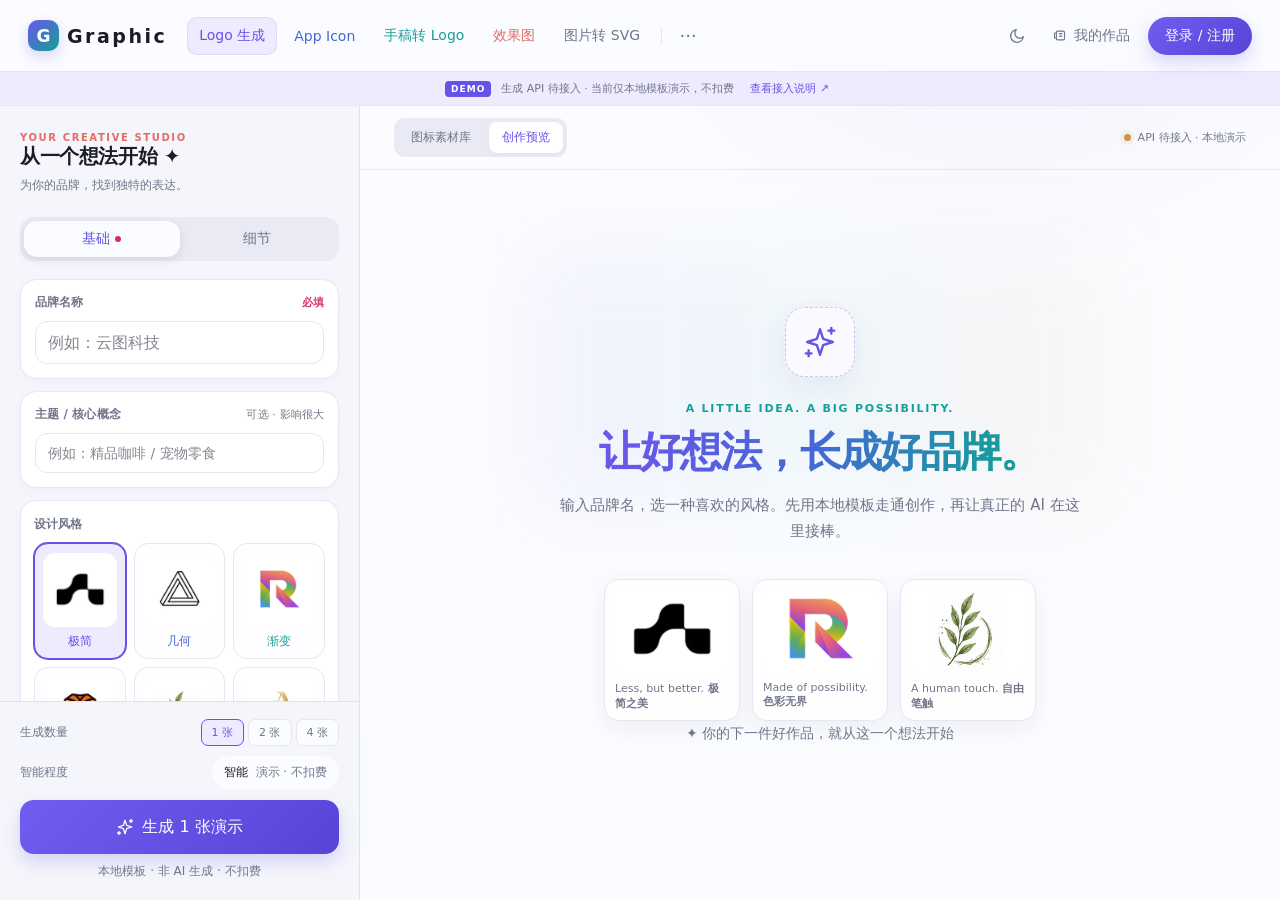
==== public/index.html @ d6e05db7 "refactor: harden API boundaries with evidence-led contracts and offline tests" ====
<!doctype html>
<html lang="zh-CN">
<head><meta charset="utf-8"><meta name="viewport" content="width=device-width, initial-scale=1"><meta name="theme-color" content="#f7f7fd"><title>Graphic — 让品牌灵感，自由生长</title><link rel="icon" href="data:image/svg+xml,%3Csvg xmlns='http://www.w3.org/2000/svg' viewBox='0 0 32 32'%3E%3Crect width='32' height='32' rx='8' fill='%23111111'/%3E%3Ctext x='16' y='23' text-anchor='middle' fill='white' font-size='23' font-family='Arial' font-weight='bold'%3EG%3C/text%3E%3C/svg%3E"><link rel="stylesheet" href="style.css"><link rel="stylesheet" href="catalog.css"><link rel="stylesheet" href="sketch-pad.css"><link rel="stylesheet" href="full-flow.css"></head>
<body>
<header><div class="header-left"><a class="brand" href="./" aria-label="Graphic 首页"><span class="brand-icon">G</span><span>Graphic</span></a><nav aria-label="主要工具"><button class="nav-item active" data-mode="logo">Logo 生成</button><button class="nav-item" data-mode="appicon">App Icon</button><button class="nav-item" data-mode="sketch">手稿转 Logo</button><button class="nav-item" data-mode="mockup">效果图</button><button class="nav-item" data-mode="vectorizer">图片转 SVG</button><span class="divider"></span><button id="more" class="icon-btn" aria-label="更多">···</button></nav></div><div class="header-right"><button id="theme" class="icon-btn" aria-label="切换深浅主题"></button><button id="works" class="works-btn"><span id="works-icon"></span><span>我的作品</span></button><button id="login" class="login-btn">登录 / 注册</button></div></header>
<div class="workspace"><aside><div class="studio-heading"><span class="eyebrow">YOUR CREATIVE STUDIO</span><h2>从一个想法开始<span> ✦</span></h2><p>为你的品牌，找到独特的表达。</p></div><div class="tabs"><button class="tab active" data-tab="basic" aria-pressed="true">基础 <i id="required-dot"></i></button><button class="tab" data-tab="detail" aria-pressed="false">细节</button></div><div class="form-scroll"><section id="basic-panel"><div class="field upload-mode hidden"><div class="label"><span id="upload-title">上传图片</span><small>PNG / JPG / WebP</small></div><button class="upload large" id="mode-upload" aria-label="上传图片"></button><div id="mode-image"></div><p class="hint" id="upload-hint">选择一张图片，开始你的创作。</p></div><div class="field"><label class="label" for="brand"><span>品牌名称</span><small class="required">必填</small></label><input id="brand" placeholder="例如：云图科技" autocomplete="off" maxlength="40"></div><div class="field"><label class="label" for="concept"><span>主题 / 核心概念</span><small>可选 · 影响很大</small></label><input id="concept" placeholder="例如：精品咖啡 / 宠物零食" maxlength="120"></div><div class="field styles-field"><div class="label"><span>设计风格</span></div><div class="style-grid" id="styles"></div><p id="style-description" class="hint style-hint">少即是多：几何形态、负空间、单色，缩到很小也清晰</p></div></section><section id="detail-panel" class="hidden"><div class="field" id="reference-dropzone"><div class="label"><span>参考图</span><small id="ref-count">0 / 5 张</small></div><div class="ref-row"><button id="ref-upload" class="upload" aria-label="上传参考图，也可以直接粘贴（⌘/Ctrl + V）"></button><div id="refs"></div></div><p id="ref-status" class="hint" role="status" aria-live="polite">还没有参考图</p><p class="hint">点击上传、拖入或按 ⌘/Ctrl + V 粘贴。PNG / JPG / WebP，每张小于 8 MB。</p><div id="reference-options" class="hidden"><label class="reference-option"><input id="use-reference-color" type="checkbox" checked>参考第一张图的主色</label><p class="hint">仅影响本地模板配色；手动选择主色时优先使用手动颜色。不会按图片重绘或识别图形。图片仅保留在当前浏览器，不会加入图标素材库。</p></div></div><div class="field"><label class="label" for="subtitle"><span>副标题 / 产品名</span><small>可选</small></label><input id="subtitle" placeholder="例如：CLOUDMAP、明前龙井" maxlength="60"><p class="hint">会排在品牌名旁边作为副标题。留空就只出品牌名。</p></div><div class="field"><div class="label"><span>主色</span><small id="color-label">不指定 · 模板自动配色</small></div><div class="colors" id="colors"><button class="color-none selected" data-color="">不指定</button></div></div><div class="field"><label class="label" for="description"><span>补充描述</span><small>可选</small></label><textarea id="description" placeholder="描述你希望呈现的元素、感觉，或需要避开的内容…" rows="4"></textarea></div><p class="demo-note">这是独立的前端复刻演示。预览由本地模板生成，不连接 AI、账号或支付服务。</p></section></div><div class="generate-panel"><div class="intelligence"><span>智能程度</span><button id="intelligence-button"><b id="intelligence-label">智能</b> <span id="credits">6 积分/张</span></button></div><div id="intelligence-popover" class="popover hidden"><div><span>智能程度 <b id="level-title">智能</b></span><small id="level-credit">6 积分/张</small></div><div class="range-labels"><span>更便宜</span><span>更智能</span></div><input id="level" type="range" min="0" max="2" value="1" aria-label="智能程度"><p class="hint" id="level-description">更强的模型，构图与细节更稳</p></div><button id="generate" class="generate-btn"><span id="generate-icon"></span><span id="generate-label">生成 1 张</span></button><p class="generate-hint">无需登录 · 本地模板预览 · 支持 SVG 下载</p></div></aside>
<main id="canvas"><div class="canvas-topbar"><div class="view-switch" aria-label="工作区视图"><button id="view-library" class="active" aria-pressed="true">图标素材库</button><button id="view-studio" aria-pressed="false">创作预览</button></div><span class="canvas-status"><i></i> 本地创作 · 自由探索</span></div><section id="catalog" aria-labelledby="catalog-title"><div class="catalog-intro"><div><p class="catalog-kicker">A GROWING COLLECTION</p><h1 id="catalog-title">让灵感，分门别类地生长。</h1><p class="catalog-subtitle">每一个类别，每一张图标，都有自己的位置。<br>从现在开始收藏，也为下一次灵感留白。</p></div><div class="catalog-meta"><span id="catalog-total"></span><button id="catalog-help">如何添加分类与图标 ↗</button></div></div><div class="catalog-toolbar"><label class="catalog-search-label" for="catalog-search">搜索图标<input id="catalog-search" type="search" placeholder="搜索名称、分类或标签…" autocomplete="off"></label><p id="catalog-search-status" role="status" aria-live="polite"></p></div><div id="catalog-filters" aria-label="图标分类"></div><p id="catalog-warning" class="catalog-warning hidden" role="alert"></p><div id="catalog-groups"></div><footer class="catalog-footnote">分类与图标自由扩展 · 空位数量可调整 · 图片由你自行添加</footer></section><div id="studio-view" class="hidden"><div class="empty-state" id="empty"><div class="empty-icon" id="empty-icon"></div><div class="hero-kicker">A LITTLE IDEA. A BIG POSSIBILITY.</div><h1 id="empty-title">让好想法，长成好品牌。</h1><p id="empty-description">一个名字，一点灵感，一种喜欢的风格。<br>从这里开始，探索属于你的品牌视觉。</p><div class="hero-samples" aria-label="设计风格灵感"><div class="sample-tile"><img src="assets/style-0.png" alt="极简风格灵感"><span>Less, but better. <b>极简之美</b></span></div><div class="sample-tile"><img src="assets/style-2.png" alt="渐变风格灵感"><span>Made of possibility. <b>色彩无界</b></span></div><div class="sample-tile"><img src="assets/style-4.png" alt="手绘风格灵感"><span>A human touch. <b>自由笔触</b></span></div></div><p class="canvas-note">✦ 你的下一件好作品，就从这一个想法开始</p></div><section id="results" class="hidden"><div class="results-header"><div><h2>我的设计</h2><p>本地模板预览 · 非 AI 生成</p></div><button class="secondary" id="clear">清空作品</button></div><div id="result-grid"></div></section></div></main></div>
<input type="file" id="ref-files" accept="image/png,image/jpeg,image/webp" multiple hidden><input type="file" id="mode-file" accept="image/png,image/jpeg,image/webp" hidden><div id="toast" role="status"></div><dialog id="dialog"><button class="dialog-close" aria-label="关闭">×</button><div id="dialog-content"></div></dialog><script src="api-config.js"></script><script src="api-contract.js"></script><script src="api-adapter.js"></script><script src="sketch-pad.js"></script><script src="app.js"></script><script src="references.js"></script><script src="catalog.js"></script><script src="catalog-ui.js"></script><script src="full-flow.js"></script>
</body></html>
---- public/style.css ----
*{box-sizing:border-box} :root{--bg:#fff;--panel:#f3f3f3;--text:#141416;--muted:#73777e;--border:#e7e7ea;--purple:#5140e8;--selected:#efedff;--input:#fff;--tab:#e5e5e5;--card:#fff;--shadow:0 12px 35px #0002}body.dark{--bg:#131316;--panel:#1b1b1f;--text:#f4f4f5;--muted:#a0a0aa;--border:#303036;--selected:#282143;--input:#202024;--tab:#29292e;--card:#202024}html,body{margin:0;height:100%;font-family:ui-sans-serif,system-ui,-apple-system,"PingFang SC","Hiragino Sans GB","Microsoft YaHei","Helvetica Neue",Arial,sans-serif;font-size:14px;color:var(--text);background:var(--bg)}button,input,textarea{font:inherit}button,a,input,textarea{ -webkit-tap-highlight-color:transparent}button{cursor:pointer;color:inherit;border:0;background:none}a{color:inherit;text-decoration:none}button:focus-visible,a:focus-visible{outline:2px solid var(--purple);outline-offset:3px}svg{width:18px;height:18px;display:block;flex-shrink:0}header{height:56px;display:flex;align-items:center;justify-content:space-between;padding:0 16px;border-bottom:1px solid var(--border);gap:8px;position:relative;z-index:10;background:var(--bg)}.header-left,.header-right,nav,.brand{display:flex;align-items:center}.header-left{gap:20px;min-width:0}.brand{gap:8px;letter-spacing:3px;font-size:20px;font-weight:800;white-space:nowrap}.brand-icon{display:grid;place-items:center;width:28px;height:28px;background:#111214;color:white;border-radius:7px;font-size:17px;letter-spacing:0}nav{gap:2px;white-space:nowrap}.nav-item{padding:10px 12px;color:#656b76;border-radius:9px}.dark .nav-item{color:var(--muted)}.nav-item.active{background:#f3f3f6;color:var(--text)}.dark .nav-item.active{background:var(--tab)}.nav-item:hover,.icon-btn:hover,.works-btn:hover{background:var(--panel)}.divider{height:16px;width:1px;background:var(--border);margin:0 4px}.icon-btn{display:grid;place-items:center;width:34px;height:34px;border-radius:8px;color:var(--muted);font-size:18px}.header-right{gap:10px;white-space:nowrap}.works-btn{display:flex;gap:7px;align-items:center;padding:8px;border-radius:8px;color:#656b76}.works-btn svg{width:15px;height:15px}.login-btn{background:var(--purple);color:#fff;padding:10px 17px;border-radius:24px;box-shadow:0 1px 2px #0001}.workspace{display:flex;height:calc(100dvh - 56px)}aside{width:364px;flex-shrink:0;display:flex;flex-direction:column;background:var(--panel);border-right:1px solid var(--border);position:relative;min-height:0}.tabs{display:flex;margin:16px 16px 0;padding:4px;background:var(--tab);border-radius:12px;flex-shrink:0;height:44px}.tab{flex:1;border-radius:13px;color:var(--muted);display:flex;align-items:center;justify-content:center;gap:5px}.tab.active{background:var(--bg);color:var(--text);box-shadow:0 1px 3px #0001}.tab i{width:6px;height:6px;border-radius:50%;background:#d72a6e}.form-scroll{overflow-y:auto;padding:16px 16px 16px 16px;flex:1;min-height:0;scrollbar-width:thin;scrollbar-color:#8b8b8b transparent}.field{padding:14px;background:var(--card);border:1px solid var(--border);border-radius:13px;margin-bottom:12px}.label{display:flex;justify-content:space-between;align-items:center;gap:5px;font-size:12px;color:#626c78;font-weight:600;margin-bottom:10px}.dark .label{color:var(--muted)}small{font-size:11px;font-weight:400;color:var(--muted)}.label .required{color:#dc3373;font-weight:600}input:not([type=range]):not([type=color]):not([type=file]),textarea{width:100%;outline:none;border:1px solid var(--border);border-radius:12px;background:var(--input);color:var(--text);padding:11px 12px;transition:border-color .15s,box-shadow .15s}#brand{font-size:16px}input::placeholder,textarea::placeholder{color:#83888f}input:focus,textarea:focus{border-color:#8b7df1!important;box-shadow:0 0 0 3px #5140e813}textarea{resize:vertical;line-height:1.6}.styles-field{padding:14px 12px}.style-grid{display:grid;grid-template-columns:repeat(3,1fr);gap:8px}.style-card{min-width:0;padding:9px 8px 8px;border:1px solid var(--border);border-radius:13px;display:flex;flex-direction:column;align-items:center;gap:6px;font-size:12px;color:var(--muted);transition:.15s}.style-card img{width:100%;aspect-ratio:1;border-radius:12px;object-fit:cover;background:white}.style-card.selected{border-color:var(--purple);box-shadow:0 0 0 1px var(--purple);background:var(--selected);color:var(--purple)}.style-card:hover{border-color:#a79bf4;transform:translateY(-1px)}.hint{font-size:11px;line-height:1.7;color:var(--muted);margin:7px 0 0}.style-hint{margin-top:12px}.generate-panel{position:relative;padding:16px;border-top:1px solid var(--border);background:var(--panel);flex-shrink:0}.intelligence{display:flex;justify-content:space-between;align-items:center;margin-bottom:12px;color:var(--muted);font-size:12px;height:32px}.intelligence button{border-radius:22px;background:var(--bg);padding:8px 12px;font-size:12px}.intelligence b{font-weight:500;color:var(--text);margin-right:4px}.generate-btn{width:100%;background:var(--purple);color:#fff;border-radius:12px;height:52px;display:flex;align-items:center;justify-content:center;gap:8px;font-size:16px;box-shadow:0 2px 4px #5140e833}.generate-btn:hover,.login-btn:hover{background:#4632d7}.generate-btn:disabled{opacity:.7;cursor:wait}.generate-hint{font-size:12px;color:var(--muted);text-align:center;margin:9px 0 0}.popover{position:absolute;z-index:20;bottom:144px;left:27px;right:16px;background:var(--bg);padding:16px 14px 26px;border:1px solid var(--border);border-radius:12px;box-shadow:var(--shadow);color:var(--muted);font-size:12px}.popover>div{display:flex;justify-content:space-between}.popover b{color:var(--text)}.range-labels{margin:13px 0 9px}input[type=range]{width:100%;accent-color:var(--purple);cursor:pointer;height:28px;background:var(--panel);box-shadow:none!important}.colors{display:flex;flex-wrap:wrap;gap:8px;align-items:center}.color-none{border:1px solid var(--border);padding:6px 8px;border-radius:7px;font-size:11px}.color-dot{width:25px;height:25px;border-radius:50%;border:3px solid var(--card);box-shadow:0 0 0 1px var(--border)}.colors .selected{outline:2px solid var(--purple);outline-offset:2px}.custom-color{width:26px;height:26px;border-radius:50%;border:1px dashed var(--muted);display:grid;place-items:center;position:relative;cursor:pointer;font-size:19px}.custom-color input{position:absolute;opacity:0;width:100%;height:100%;cursor:pointer}.upload{display:grid;place-items:center;width:52px;height:52px;border:1px dashed var(--border);border-radius:12px;color:var(--muted)}.upload:hover{border-color:var(--purple);color:var(--purple)}.upload.large{width:100%;height:100px}.upload svg{width:20px;height:20px}.ref-row,#refs{display:flex;gap:7px;flex-wrap:wrap}.ref-row img,#mode-image img{width:52px;height:52px;object-fit:cover;border-radius:9px}#mode-image{margin-top:6px}.demo-note{font-size:11px;color:var(--muted);line-height:1.7;padding:0 12px}.hidden{display:none!important}main{flex:1;min-width:0;background:var(--bg);overflow-y:auto;display:flex;flex-direction:column}.empty-state{flex:1;display:flex;flex-direction:column;align-items:center;justify-content:center;text-align:center;padding:32px;color:var(--muted)}.empty-icon{width:80px;height:80px;border:1px dashed var(--border);border-radius:19px;display:grid;place-items:center;margin-bottom:16px}.empty-icon svg{width:34px;height:34px}.empty-state h1{font-size:16px;color:var(--text);font-weight:600;margin:0 0 8px;line-height:24px}.empty-state p{font-size:14px;line-height:24px;max-width:385px;margin:0}.results-header{display:flex;justify-content:space-between;align-items:center;margin-bottom:24px}.results-header h2{margin:0 0 6px;font-size:20px}.results-header p{margin:0;font-size:12px;color:var(--muted)}#results{padding:32px}#result-grid{display:grid;grid-template-columns:repeat(2,minmax(0,1fr));gap:20px}.result-card{border:1px solid var(--border);border-radius:16px;overflow:hidden;background:var(--card)}.result-art{width:100%;aspect-ratio:1;display:block;background:#fff}.result-art svg{width:100%;height:100%}.result-footer{padding:14px;display:flex;justify-content:space-between;align-items:center;gap:8px}.result-footer small{color:var(--muted)}.secondary{padding:8px 12px;border:1px solid var(--border);border-radius:8px;background:var(--bg);font-size:12px}.secondary:hover{border-color:var(--purple);color:var(--purple)}#toast{position:fixed;bottom:24px;left:50%;transform:translate(-50%,20px);opacity:0;pointer-events:none;background:#25232d;color:#fff;border:1px solid #ffffff1a;padding:12px 20px;border-radius:12px;box-shadow:var(--shadow);z-index:100;transition:.2s;max-width:90vw;text-align:center;font-size:13px}#toast.show{opacity:1;transform:translate(-50%,0)}dialog{border:1px solid var(--border);border-radius:20px;padding:32px;width:min(420px,90vw);background:var(--bg);color:var(--text);box-shadow:var(--shadow)}dialog::backdrop{background:#12101c66;backdrop-filter:blur(4px)}.dialog-close{position:absolute;right:12px;top:8px;color:var(--muted);font-size:26px}dialog h2{font-size:22px;margin:4px 0 16px}dialog p{color:var(--muted);line-height:1.8;font-size:14px}dialog .login-btn{width:100%;margin-top:10px}.preview-dialog{width:min(650px,92vw)}.preview-dialog svg{width:100%;height:auto}.download-link{display:block;text-align:center;margin-top:16px}.bad-input{border-color:#dc3373!important;box-shadow:0 0 0 3px #dc337314!important}@media(min-width:1500px){.form-scroll{padding-right:16px}}@media(max-width:1100px){.header-left{gap:12px}.nav-item{padding:10px 8px}nav .divider,nav #more{display:none}.brand{font-size:18px;letter-spacing:2px}.header-right{gap:4px}.works-btn{padding:7px 4px}header{padding:0 12px}}@media(max-width:900px){.works-btn span:last-child{display:none}.nav-item{font-size:12px;padding:10px 7px}.brand{font-size:16px;letter-spacing:1px}.header-left{gap:8px}.login-btn{padding:9px 12px;font-size:12px}}@media(max-width:767px){html,body{height:auto;min-height:100%}header{height:104px;align-items:flex-start;padding-top:12px}.header-left{display:block}.brand{font-size:19px;letter-spacing:3px}.header-right{position:absolute;right:12px;top:10px}.header-left nav{position:absolute;left:8px;right:8px;top:57px;overflow-x:auto;gap:3px;padding-bottom:6px}.nav-item{font-size:13px;padding:8px 12px}.workspace{height:auto;flex-direction:column}aside{width:100%;border-right:0;border-bottom:1px solid var(--border)}.form-scroll{overflow:visible;padding:16px;max-height:none}.style-grid{grid-template-columns:repeat(5,1fr);gap:8px}.style-card{padding:6px;font-size:11px;gap:5px}.tabs{margin:16px 16px 0}.generate-panel{padding:12px 16px 16px}.generate-hint{font-size:11px}.popover{bottom:138px;left:auto;width:300px}.empty-state{min-height:440px;padding:45px 28px}.empty-state p{max-width:385px}.empty-icon{width:70px;height:70px}.empty-state h1{font-size:16px}#results{padding:22px 16px}#result-grid{gap:12px}.result-footer{padding:10px}.result-footer small{font-size:10px}.result-footer .secondary{font-size:11px;padding:7px}.styles-field{margin-bottom:0}.field{padding:14px}.style-hint{font-size:11px}}@media(prefers-reduced-motion:reduce){*{transition:none!important;animation:none!important}}

/* ─────────────────────────────────────────────────────────────
   Yeelogo Studio refresh · light creative workspace
   The rules below intentionally layer over the original functional styles.
   ───────────────────────────────────────────────────────────── */
:root {
  --bg: #fbfcff;
  --panel: #f4f5fb;
  --text: #1b1b2b;
  --muted: #70758a;
  --border: #e6e7f0;
  --purple: #6553e8;
  --selected: #eeebff;
  --input: #ffffff;
  --tab: #e9eaf4;
  --card: #ffffff;
  --shadow: 0 18px 42px rgba(39, 37, 80, .10);
  --violet: #6b57e9;
  --indigo: #4666d8;
  --teal: #159f98;
  --coral: #e56b65;
  --header-height: 72px;
  --aside-width: 360px;
}
body.dark {
  --bg: #11121b;
  --panel: #181a27;
  --text: #f5f4ff;
  --muted: #a8a9bd;
  --border: #2d3042;
  --purple: #9486ff;
  --selected: #2b2850;
  --input: #1d1f2d;
  --tab: #252839;
  --card: #1d1f2d;
  --shadow: 0 20px 50px rgba(0, 0, 0, .32);
}
html, body { background: var(--bg); color: var(--text); }
body {
  background-image: radial-gradient(circle at 78% -18%, rgba(112, 91, 238, .09), transparent 31rem),
    radial-gradient(circle at 4% 88%, rgba(25, 166, 157, .06), transparent 27rem);
}
body.dark { background-image: radial-gradient(circle at 80% -18%, rgba(112, 91, 238, .16), transparent 31rem); }
header {
  height: var(--header-height);
  padding: 0 28px;
  border-bottom-color: rgba(126, 127, 157, .18);
  background: color-mix(in srgb, var(--bg) 88%, transparent);
  backdrop-filter: blur(18px);
}
.brand { color: var(--text); font-size: 19px; letter-spacing: 2.5px; }
.brand-icon { width: 31px; height: 31px; border-radius: 10px; background: linear-gradient(135deg, var(--violet), var(--teal)); box-shadow: 0 5px 14px rgba(101, 83, 232, .24); }
nav { gap: 5px; }
.nav-item { color: var(--muted); border-radius: 10px; transition: background .18s, color .18s, transform .18s; }
.nav-item:nth-child(1) { color: var(--violet); }
.nav-item:nth-child(2) { color: var(--indigo); }
.nav-item:nth-child(3) { color: var(--teal); }
.nav-item:nth-child(4) { color: var(--coral); }
.nav-item.active, .dark .nav-item.active { background: var(--selected); color: var(--purple); box-shadow: inset 0 0 0 1px color-mix(in srgb, var(--purple) 13%, transparent); }
.nav-item:hover { transform: translateY(-1px); background: color-mix(in srgb, var(--selected) 65%, transparent); }
.works-btn { color: var(--muted); }
.login-btn, .generate-btn { background: linear-gradient(135deg, #715df0, #5644d8); box-shadow: 0 8px 18px rgba(101, 83, 232, .22); }
.login-btn:hover, .generate-btn:hover { background: linear-gradient(135deg, #806ef4, #5d49e0); }
.workspace { height: calc(100dvh - var(--header-height)); }
aside { width: var(--aside-width); background: color-mix(in srgb, var(--panel) 94%, #ffffff 6%); border-right-color: rgba(126, 127, 157, .18); }
.tabs { margin: 20px 20px 0; background: var(--tab); border-radius: 14px; }
.tab { color: var(--muted); }
.tab.active { color: var(--purple); box-shadow: 0 3px 10px rgba(30, 29, 62, .10); }
.form-scroll { padding: 18px 20px 20px; }
.field { border-color: var(--border); border-radius: 16px; box-shadow: 0 3px 12px rgba(38, 39, 74, .025); }
.label { color: var(--muted); letter-spacing: .01em; }
.styles-field { padding: 15px 13px; }
.style-card { border-color: var(--border); border-radius: 14px; background: color-mix(in srgb, var(--card) 92%, var(--selected) 8%); }
.style-card:nth-child(1) { color: var(--violet); }
.style-card:nth-child(2) { color: var(--indigo); }
.style-card:nth-child(3) { color: var(--teal); }
.style-card:nth-child(4) { color: var(--coral); }
.style-card:nth-child(5) { color: #c1842f; }
.style-card:nth-child(6) { color: #b455a7; }
.style-card.selected { border-color: var(--purple); color: var(--purple); background: var(--selected); }
.style-card:hover { border-color: color-mix(in srgb, currentColor 50%, var(--border)); box-shadow: 0 7px 17px rgba(51, 48, 102, .08); }
.generate-panel { padding: 17px 20px 20px; background: color-mix(in srgb, var(--panel) 95%, #fff 5%); border-top-color: rgba(126, 127, 157, .18); }
.generate-btn { border-radius: 14px; height: 54px; }
main { background: transparent; }
.canvas-topbar {
  height: 64px; flex: 0 0 64px; display: flex; align-items: center; justify-content: space-between;
  gap: 16px; padding: 0 34px; border-bottom: 1px solid rgba(126, 127, 157, .15); color: var(--muted);
}
.canvas-breadcrumb { display: flex; align-items: center; gap: 8px; font-size: 12px; }
.canvas-breadcrumb strong { color: var(--text); font-weight: 650; }
.canvas-status { display: inline-flex; align-items: center; gap: 7px; font-size: 12px; }
.canvas-status::before { content: ""; width: 7px; height: 7px; border-radius: 50%; background: var(--teal); box-shadow: 0 0 0 4px rgba(21, 159, 152, .12); }
.empty-state {
  width: 100%; min-height: 0; flex: 1; justify-content: center; padding: 52px clamp(24px, 7vw, 100px) 70px;
  position: relative; overflow: hidden;
}
.empty-state::before { content: ""; position: absolute; width: 580px; height: 260px; left: 50%; top: 11%; transform: translateX(-50%); background: linear-gradient(90deg, rgba(107,87,233,.06), rgba(21,159,152,.05), rgba(229,107,101,.05)); filter: blur(45px); pointer-events: none; }
.empty-icon { position: relative; z-index: 1; width: 70px; height: 70px; border-radius: 20px; margin-bottom: 25px; border-color: color-mix(in srgb, var(--purple) 22%, var(--border)); background: color-mix(in srgb, var(--card) 72%, var(--selected) 28%); box-shadow: 0 10px 30px rgba(71, 58, 150, .08); }
.empty-icon svg { color: var(--purple); }
.hero-kicker { position: relative; z-index: 1; color: var(--teal); font-size: 11px; font-weight: 750; letter-spacing: .16em; text-transform: uppercase; margin: 0 0 13px; }
.empty-state h1#empty-title { position: relative; z-index: 1; max-width: 680px; margin: 0; font-size: clamp(32px, 3.4vw, 42px); line-height: 1.13; letter-spacing: -.045em; font-weight: 800; color: transparent; background: linear-gradient(105deg, var(--violet) 4%, var(--indigo) 47%, var(--teal) 92%); -webkit-background-clip: text; background-clip: text; }
.empty-state p#empty-description { position: relative; z-index: 1; max-width: 520px; margin: 17px auto 0; color: var(--muted); font-size: 15px; line-height: 1.75; }
.hero-samples { position: relative; z-index: 1; display: grid; grid-template-columns: repeat(3, minmax(100px, 136px)); gap: 12px; margin: 34px auto 0; }
.sample-tile { display: flex; flex-direction: column; gap: 8px; padding: 7px 7px 9px; border: 1px solid var(--border); border-radius: 15px; background: color-mix(in srgb, var(--card) 85%, transparent); box-shadow: 0 8px 22px rgba(40, 40, 82, .06); color: var(--muted); font-size: 11px; text-align: left; }
.sample-tile img { width: 100%; aspect-ratio: 1.38; object-fit: cover; border-radius: 10px; }
.sample-tile span { padding: 0 3px; }
.sample-tile:hover { border-color: var(--purple); transform: translateY(-2px); transition: transform .18s, border-color .18s; }
.canvas-note { position: relative; z-index: 1; margin: 32px 0 0; color: var(--muted); font-size: 11px; }
#results { padding: 34px; }
.result-card { border-radius: 18px; box-shadow: 0 7px 22px rgba(38, 39, 74, .055); }
@media (max-width: 900px) and (min-width: 768px) { header { padding: 0 18px; } .canvas-topbar { padding: 0 24px; } }
@media (max-width: 767px) {
  :root { --header-height: 104px; }
  header { height: var(--header-height); padding: 12px 16px 0; }
  .workspace { height: auto; min-height: calc(100dvh - var(--header-height)); }
  aside { width: 100%; }
  .tabs { margin: 16px 16px 0; }
  .form-scroll { padding: 16px; }
  .generate-panel { padding: 12px 16px 16px; }
  .canvas-topbar { height: 54px; flex-basis: 54px; padding: 0 18px; }
  .canvas-status { font-size: 11px; }
  .empty-state { min-height: 580px; padding: 54px 20px 70px; }
  .empty-state::before { width: 360px; top: 7%; }
  .empty-state h1#empty-title { font-size: clamp(30px, 9vw, 36px); }
  .empty-state p#empty-description { font-size: 14px; margin-top: 14px; }
  .hero-samples { width: min(100%, 360px); grid-template-columns: repeat(3, 1fr); gap: 8px; margin-top: 27px; }
  .sample-tile { padding: 5px 5px 8px; border-radius: 12px; font-size: 10px; }
  .canvas-note { margin-top: 25px; }
}
@media (prefers-reduced-motion: reduce) { .style-card:hover, .sample-tile:hover, .nav-item:hover { transform: none; } }

/* Sidebar intro block supplied by the application shell */
.studio-heading { padding: 22px 20px 2px; }
.studio-heading .eyebrow { margin: 0 0 7px; color: var(--coral); font-size: 10px; font-weight: 800; letter-spacing: .16em; text-transform: uppercase; }
.studio-heading h2 { margin: 0; color: var(--text); font-size: 20px; line-height: 1.25; letter-spacing: -.02em; }
.studio-heading p { margin: 7px 0 0; color: var(--muted); font-size: 12px; line-height: 1.6; }
@media (max-width: 767px) { .studio-heading { padding: 18px 16px 0; } }

/* 参考图上传、移除与拖放 */
#reference-dropzone.drag-over{outline:2px dashed var(--purple);background:var(--selected)}
.ref-row{align-items:flex-start;flex-wrap:wrap}#refs{display:flex;flex-wrap:wrap;gap:8px;min-width:0}
.reference-item{position:relative;width:58px;height:58px}.reference-preview{padding:0;width:58px;height:58px;overflow:hidden;border-radius:9px;border:1px solid var(--border)}#refs .reference-preview img{width:100%;height:100%;object-fit:cover}
.reference-remove{position:absolute;top:-6px;right:-6px;display:grid;place-items:center;width:24px;height:24px;border-radius:50%;background:var(--text);color:var(--bg);font-size:17px;border:2px solid var(--card);line-height:1}
.reference-option{display:flex;align-items:center;gap:6px;font-size:12px;margin-top:12px;line-height:1.6}.reference-option input{accent-color:var(--purple)}
.reference-large{display:block;max-width:100%;max-height:60vh;margin:auto;object-fit:contain}.upload:disabled{opacity:.45;cursor:not-allowed}
---- public/catalog.css ----
/* 分类与图标数量由 catalog.js 决定，布局自动换行。 */
.view-switch { display:flex; gap:5px; padding:4px; background:var(--tab); border-radius:11px; }
.view-switch button { padding:7px 13px; font-size:12px; border-radius:8px; color:var(--muted); }
.view-switch button.active { background:var(--card); color:var(--purple); box-shadow:0 2px 5px #21213d0a; }
#studio-view { flex:1; min-height:0; display:flex; flex-direction:column; }
#catalog { padding:38px 34px 26px; }
.catalog-intro { display:flex; justify-content:space-between; align-items:flex-end; gap:20px; margin-bottom:25px; }
.catalog-kicker { color:var(--teal); font-size:10px; font-weight:750; letter-spacing:.18em; margin:0 0 12px; }
#catalog-title { margin:0; font-size:clamp(25px,2.7vw,37px); line-height:1.25; letter-spacing:-.04em; background:linear-gradient(105deg,var(--violet),var(--indigo) 55%,var(--teal)); color:transparent; background-clip:text; -webkit-background-clip:text; }
.catalog-subtitle { margin:14px 0 0; font-size:13px; line-height:1.9; color:var(--muted); }
.catalog-meta { display:flex; flex-direction:column; align-items:flex-end; gap:12px; flex-shrink:0; font-size:11px; color:var(--muted); }
.catalog-meta button { padding:9px 12px; border:1px solid var(--border); border-radius:9px; color:var(--purple); background:var(--card); font-size:11px; }
.catalog-toolbar { display:flex; align-items:center; justify-content:space-between; gap:18px; }
.catalog-search-label { display:flex; flex-direction:column; gap:7px; width:min(100%,340px); font-size:11px; color:var(--muted); }
#catalog-search { padding:11px 14px; font-size:12px; }
#catalog-search-status { color:var(--muted); font-size:11px; line-height:1.6; }
#catalog-filters { display:flex; flex-wrap:wrap; gap:8px; margin:18px 0 26px; }
.category-chip { display:flex; gap:9px; align-items:center; padding:8px 12px; border:1px solid var(--border); border-radius:9px; background:var(--card); font-size:12px; }
.category-chip small { padding:1px 5px; border-radius:5px; background:var(--panel); font-size:10px; }
.category-chip.active { color:var(--purple); border-color:color-mix(in srgb,var(--purple) 40%,var(--border)); background:var(--selected); }
.catalog-group { margin:0 0 31px; }
.catalog-group-heading { display:flex; gap:12px; align-items:center; justify-content:space-between; }
.catalog-group-heading h2 { font-size:16px; margin:0; display:flex; align-items:center; gap:9px; }
.catalog-group-heading h2 small { color:var(--purple); background:var(--selected); padding:2px 7px; border-radius:5px; }
.catalog-group-heading > span { color:var(--muted); font-size:10px; }
.catalog-group-description { color:var(--muted); font-size:11px; line-height:1.8; margin:8px 0 14px; }
.catalog-grid { display:grid; grid-template-columns:repeat(auto-fill,minmax(130px,1fr)); gap:12px; }
.catalog-card { min-width:0; padding:7px; border:1px solid var(--border); border-radius:14px; background:var(--card); text-align:left; transition:transform .16s,border-color .16s; }
.catalog-card:hover { transform:translateY(-3px); border-color:var(--purple); }
.catalog-art { position:relative; aspect-ratio:1.18; display:grid; place-items:center; border-radius:9px; overflow:hidden; background:#fff; }
.catalog-art img { width:100%; height:100%; object-fit:contain; }
.catalog-badge { position:absolute; top:6px; left:6px; font-size:9px; padding:3px 6px; border-radius:5px; background:#fffe; color:#6b57e9; }
.catalog-card-info { display:flex; flex-direction:column; padding:10px 5px 5px; gap:5px; }
.catalog-card-info strong { font-size:12px; font-weight:600; overflow-wrap:anywhere; }
.catalog-card-info small { font-size:10px; }
.catalog-placeholder { min-width:0; min-height:145px; border:1px dashed color-mix(in srgb,var(--purple) 26%,var(--border)); border-radius:14px; background:color-mix(in srgb,var(--selected) 24%,transparent); color:var(--muted); display:flex; align-items:center; justify-content:center; flex-direction:column; gap:7px; font-size:11px; }
.placeholder-plus { display:grid; place-items:center; width:31px; height:31px; border-radius:10px; border:1px solid var(--border); font-size:21px; font-weight:300; color:var(--purple); background:var(--card); margin-bottom:4px; }
.catalog-placeholder small { font-size:9px; opacity:.7; }
.catalog-empty { color:var(--muted); font-size:13px; padding:25px 0; line-height:1.8; }
.catalog-preview { display:block; width:min(100%,360px); max-height:55vh; object-fit:contain; border-radius:12px; margin:12px auto; background:#fff; }
.catalog-original { display:inline-block; font-size:13px; }
.catalog-image-error { color:#7a7a88; white-space:pre-line; text-align:center; line-height:1.8; font-size:11px; }
.catalog-warning { color:#a45723; padding:12px; border:1px solid #dca265; border-radius:9px; font-size:12px; }
.catalog-footnote { border-top:1px solid var(--border); padding-top:20px; text-align:center; font-size:10px; color:var(--muted); }
@media(min-width:768px) { main { overflow-y:auto; } #studio-view { min-height:calc(100dvh - var(--header-height) - 64px); flex-shrink:0; } }
@media(max-width:1050px) { .catalog-intro { flex-direction:column; align-items:flex-start; } .catalog-meta { flex-direction:row; align-items:center; } }
@media(max-width:767px) {
  #catalog { padding:30px 18px 24px; }
  .catalog-intro { gap:17px; }
  #catalog-title { font-size:29px; }
  .catalog-toolbar { flex-direction:column; align-items:stretch; gap:0; }
  .catalog-search-label { width:100%; }
  #catalog-search-status { margin-bottom:0; }
  .catalog-grid { grid-template-columns:repeat(2,minmax(0,1fr)); gap:10px; }
  .catalog-group-heading > span { display:none; }
  .canvas-topbar .canvas-status { display:none; }
  .view-switch { width:100%; }
  .view-switch button { flex:1; }
  .workspace:has(#catalog:not(.hidden)) { flex-direction:column-reverse; }
  .catalog-footnote { line-height:1.8; }
}
@media(prefers-reduced-motion:reduce) { .catalog-card { transition:none; } .catalog-card:hover { transform:none; } }
---- public/sketch-pad.css ----
.graphic-sketch{--sketch-shadow:0 12px 32px rgba(42,36,90,.08);position:relative;width:100%;max-width:1120px;margin:0 auto;padding:clamp(18px,3vw,34px);color:var(--text);background:var(--bg);font-family:inherit}.sketch-head{display:flex;justify-content:space-between;align-items:flex-start;gap:16px;margin-bottom:24px}.sketch-head h2{margin:0 0 6px;font-size:clamp(20px,2.3vw,28px);line-height:1.2}.sketch-head p,.sketch-tip,.sketch-note{margin:0;color:var(--muted);font-size:12px;line-height:1.7}.sketch-status{color:var(--muted);font-size:12px;white-space:nowrap;padding-top:5px}.graphic-sketch-layout{display:grid;grid-template-columns:minmax(0,1fr) minmax(240px,300px);gap:clamp(18px,3vw,34px);align-items:start}.sketch-stage{min-width:0}.sketch-canvas-wrap{position:relative;width:min(100%,800px);margin:auto;border:1px solid var(--border);border-radius:16px;padding:10px;background:var(--card);box-shadow:var(--sketch-shadow)}.sketch-canvas-wrap canvas{display:block;width:100%;height:auto;aspect-ratio:1;background:#fff;border-radius:9px;touch-action:none;cursor:crosshair}.sketch-drop{position:absolute;inset:10px;display:grid;place-items:center;border:2px dashed var(--purple);border-radius:9px;background:color-mix(in srgb,var(--purple) 12%,transparent);color:var(--purple);font-weight:700;pointer-events:none}.sketch-tip{text-align:center;margin-top:10px}.sketch-tools{padding:16px;border:1px solid var(--border);border-radius:16px;background:var(--card);box-shadow:var(--sketch-shadow)}.sketch-tool-row{display:grid;grid-template-columns:repeat(2,1fr);gap:8px;margin-bottom:20px}.sketch-btn,.sketch-secondary,.sketch-danger{min-height:38px;padding:8px 11px;border:1px solid var(--border);border-radius:10px;background:var(--bg);color:var(--text);font-size:13px;transition:background .15s,border-color .15s,color .15s}.sketch-btn:hover,.sketch-secondary:hover{border-color:var(--purple);color:var(--purple)}.sketch-btn.is-active{background:var(--purple);border-color:var(--purple);color:#fff}.sketch-btn:disabled{opacity:.4;cursor:not-allowed}.sketch-control{padding-top:15px;margin-top:15px;border-top:1px solid var(--border)}.sketch-control>label{display:flex;justify-content:space-between;align-items:center;gap:10px;color:var(--muted);font-size:12px;margin-bottom:10px}.sketch-control output{color:var(--text);font-variant-numeric:tabular-nums}.sketch-colors{display:flex;flex-wrap:wrap;align-items:center;gap:10px}.sketch-swatch{width:27px;height:27px;border-radius:50%;border:3px solid var(--card);background:var(--swatch);box-shadow:0 0 0 1px var(--border);cursor:pointer}.sketch-swatch.is-selected{outline:2px solid var(--purple);outline-offset:2px}.sketch-custom-color{position:relative;display:grid;place-items:center;width:27px;height:27px;border:1px dashed var(--muted);border-radius:50%;color:var(--muted);cursor:pointer}.sketch-custom-color input{position:absolute;inset:0;width:100%;height:100%;opacity:0;cursor:pointer}.sketch-actions{display:grid;grid-template-columns:1fr 1fr;gap:8px;margin-top:22px}.sketch-clear{color:var(--muted)}.sketch-note{margin-top:11px;font-size:11px}.sketch-confirm{position:absolute;z-index:5;inset:0;display:grid;place-items:center;padding:18px;background:rgba(15,14,25,.3);border-radius:16px}.sketch-confirm[hidden]{display:none}.sketch-confirm-card{width:min(360px,100%);padding:22px;border:1px solid var(--border);border-radius:16px;background:var(--card);box-shadow:0 18px 50px rgba(20,18,50,.2)}.sketch-confirm-card h3{margin:0 0 8px;font-size:17px}.sketch-confirm-card p{margin:0 0 20px;color:var(--muted);font-size:13px;line-height:1.7}.sketch-confirm-card>div{display:flex;justify-content:flex-end;gap:8px}.sketch-danger{background:#c73562;border-color:#c73562;color:#fff}.sketch-danger:hover{background:#ad274f}.sketch-btn:focus-visible,.sketch-secondary:focus-visible,.sketch-danger:focus-visible,.sketch-swatch:focus-visible,.sketch-custom-color:focus-within{outline:2px solid var(--purple);outline-offset:2px}@media (max-width:720px){.graphic-sketch{padding:18px 14px}.graphic-sketch-layout{display:block}.sketch-tools{margin-top:18px}.sketch-head{margin-bottom:18px}.sketch-status{font-size:11px}.sketch-canvas-wrap{padding:7px;border-radius:12px}.sketch-canvas-wrap canvas{border-radius:7px}.sketch-drop{inset:7px}}@media (prefers-reduced-motion:reduce){.sketch-btn,.sketch-secondary,.sketch-danger{transition:none}}

.sketch-drop[hidden]{display:none}.graphic-sketch .graphic-sketch-layout{display:flex;flex-direction:column;gap:15px}.graphic-sketch .sketch-tools{width:100%;margin:0}.graphic-sketch .sketch-tool-row{display:flex;flex-wrap:wrap;margin:0;gap:8px}.graphic-sketch .sketch-control{display:inline-block;vertical-align:top;width:48%;padding:12px 6px 0;margin:12px 0 0}.graphic-sketch .sketch-actions{margin-top:12px}.graphic-sketch{padding:18px;border:1px solid var(--border);border-radius:18px;background:var(--panel)}.graphic-sketch .sketch-head h2{font-size:18px}.graphic-sketch .sketch-head p{font-size:10px}.graphic-sketch .sketch-canvas-wrap{max-width:550px}
---- public/full-flow.css ----
/* Graphic workflow additions; static assets only. */
:root{--banner-height:34px}.workspace{height:calc(100dvh - var(--header-height) - var(--banner-height))}button,input,textarea,select{font:inherit}button:disabled{opacity:.55;cursor:not-allowed}select{width:100%;border:1px solid var(--border);background:var(--input);color:var(--text);padding:12px;border-radius:10px}#demo-banner{height:var(--banner-height);display:flex;align-items:center;justify-content:center;gap:10px;border-bottom:1px solid var(--border);background:var(--selected);color:var(--muted);font-size:11px}#demo-banner button{font-size:11px;color:var(--purple)}.demo-pill{font-size:9px;letter-spacing:1px;background:var(--purple);color:#fff;padding:3px 6px;border-radius:4px;font-weight:700}.batch-choice{display:flex;justify-content:space-between;align-items:center;font-size:12px;color:var(--muted);margin-bottom:10px}#batch-buttons{display:flex;gap:4px}#batch-buttons button{padding:5px 10px;background:var(--bg);border:1px solid var(--border);border-radius:7px;font-size:11px}.selected,#batch-buttons .selected{color:var(--purple);border-color:var(--purple)!important;background:var(--selected)}.char-count{display:block;text-align:right;margin-top:6px}.canvas-status{font-size:11px}.canvas-status::before{background:#c99842;box-shadow:0 0 0 4px #c9984218}.flow-kicker{font-size:10px;font-weight:750;letter-spacing:.17em;color:var(--purple);margin:0 0 12px}.tool-heading{max-width:850px;margin:0 auto 32px}.tool-heading h1{font-size:clamp(27px,3vw,40px);line-height:1.2;letter-spacing:-.04em;margin:0 0 14px}.tool-heading>p:last-child{color:var(--muted);line-height:1.8;font-size:14px;margin:0}.tool-heading .flow-kicker{color:var(--purple)}#flow-pages{height:calc(100dvh - var(--header-height) - var(--banner-height));overflow:auto}.form-label{display:block;font-size:12px;font-weight:600;color:var(--muted);margin:18px 0 10px}.form-label input,.form-label textarea,.form-label select{display:block;margin-top:9px;font-weight:400}.form-label .required{color:#e26787}.notice{font-size:11px!important;line-height:1.85!important;background:var(--selected);border:1px solid color-mix(in srgb,var(--purple) 18%,var(--border));color:var(--muted);padding:12px 14px;border-radius:12px}.tool-generate{display:flex;align-items:center;gap:15px;padding:18px 0;margin-top:16px;border-top:1px solid var(--border)}.tool-generate>div{flex:1;min-width:0}.tool-generate b{font-size:12px;line-height:1.6;display:block}.tool-generate small{display:block;font-size:10px;margin-top:6px;line-height:1.5}.tool-generate .generate-btn{width:auto;min-width:145px;padding:0 20px;font-size:14px}.section-heading h2{margin:8px 0;font-size:23px;letter-spacing:-.03em}.section-heading>span{font-size:11px;color:var(--muted)}.section-heading{margin-bottom:24px}.section-heading small{font-size:11px}.app-studio{display:grid;grid-template-columns:320px minmax(350px,1fr) 340px;min-height:100%}.tool-settings{padding:30px 24px;background:var(--panel);border-right:1px solid var(--border)}.tool-settings .tool-heading h1{font-size:27px}.tool-settings .tool-heading{margin-bottom:28px}.tool-settings .tool-heading>p:last-child{font-size:12px}.tool-center{padding:30px 26px}.segmented{display:flex;background:var(--tab);padding:4px;border-radius:12px}.segmented button{flex:1;border-radius:8px;padding:9px 0;color:var(--muted)}.segmented .selected{background:var(--card);box-shadow:0 2px 7px #0001;color:var(--text)}.app-colors{display:flex;gap:7px;flex-wrap:wrap}.app-colors button{width:27px;height:27px;border-radius:50%;border:3px solid var(--card);box-shadow:0 0 0 1px var(--border)}.app-colors button.selected{outline:2px solid var(--purple);outline-offset:2px}.app-colors input{width:27px;height:27px;border:none;background:none;padding:0;cursor:pointer}.app-templates{display:grid;grid-template-columns:repeat(3,minmax(0,1fr));gap:12px}.app-template{text-align:left;border:1px solid var(--border);border-radius:16px;padding:10px 10px 14px;background:var(--card);min-width:0;transition:.2s}.app-template:hover{transform:translateY(-2px)}.app-template-art{aspect-ratio:1.12;background:var(--panel);border-radius:10px;overflow:hidden;margin-bottom:14px}.app-template img{width:100%;height:100%;object-fit:cover;mix-blend-mode:multiply}.dark .app-template img{mix-blend-mode:normal}.app-template b{font-size:13px;display:block}.app-template small{display:block;font-size:10px;line-height:1.6;margin-top:6px}.app-template.selected{box-shadow:0 0 0 1px var(--purple)}.phone-panel{padding:32px 24px;background:var(--panel);border-left:1px solid var(--border)}.phone-panel h2{font-size:21px;margin:0 0 26px}.phone{max-width:280px;aspect-ratio:.49;position:relative;border:8px solid #16171e;border-radius:40px;margin:auto;overflow:hidden;color:white;background:radial-gradient(ellipse at 20% 10%,#e7bb8c88,transparent 50%),radial-gradient(ellipse at 100% 80%,#8bc6bd,transparent 70%),linear-gradient(140deg,#353365,#6f789d);box-shadow:0 25px 35px #28294a25}.phone-island{position:absolute;top:10px;left:50%;transform:translateX(-50%);width:78px;height:20px;border-radius:20px;background:#111218}.phone-time{font-size:39px;font-weight:200;text-align:center;margin-top:52px;letter-spacing:-2px}.phone-date{text-align:center;font-size:10px;opacity:.85;margin:4px 0 25px}.phone-grid{display:grid;grid-template-columns:repeat(4,minmax(0,1fr));gap:17px 9px;padding:0 13px}.phone-app{display:flex;align-items:center;flex-direction:column;min-width:0;gap:5px}.phone-app>div,.dummy-app{width:100%;aspect-ratio:1;border-radius:13px;display:grid;place-items:center;overflow:hidden}.phone-app small{font-size:8px;color:#fff;max-width:100%;white-space:nowrap;overflow:hidden;text-overflow:ellipsis}.phone-app svg{width:100%;height:100%;background:var(--card)}#live-icon svg g{transform:translate(-100px,-98px) scale(1.4);transform-origin:center}.dummy-app{font-size:25px;background:#ffc95d;color:#fff}.d1{background:#db72ae}.d2{background:#5bb5df}.d3{background:#f3f1f4;color:#e7af41}.d4{background:#292c38}.d5{background:#f05c7a}.d6{background:#fff;color:#ee6075}.phone-dock{position:absolute;bottom:15px;left:10px;right:10px;background:#ffffff32;backdrop-filter:blur(12px);padding:13px;display:flex;justify-content:space-around;border-radius:23px;font-size:23px}.phone.android{border-radius:28px}.phone.android .phone-island{width:9px;height:9px;top:10px}.phone.android .phone-app>div,.phone.android .dummy-app{border-radius:50%}.phone-panel>.hint{margin-top:25px}.sketch-layout{display:grid;grid-template-columns:minmax(0,1fr) 315px;gap:32px;max-width:1200px;margin:auto}.sketch-layout>section{min-width:0}#flow-pages:has(.sketch-layout){padding:34px}.sketch-layout .tool-generate{display:block}.sketch-layout .tool-generate button{width:100%;margin-top:15px}.sketch-styles{display:grid;grid-template-columns:repeat(3,1fr);gap:7px;max-height:330px;overflow:auto;padding:2px}.sketch-styles button{padding:7px;border:1px solid var(--border);border-radius:10px;min-height:65px;font-size:11px;display:flex;flex-direction:column;gap:5px;align-items:center;justify-content:center}.sketch-styles img{width:100%;aspect-ratio:1;object-fit:cover;border-radius:7px}.sketch-settings{background:var(--card);padding:20px;border:1px solid var(--border);border-radius:18px}.sketch-settings h3{margin:0 0 18px;font-size:14px}.sketch-settings .tool-result-grid{grid-template-columns:1fr}.mockup-layout{max-width:1170px;margin:auto;display:grid;grid-template-columns:minmax(0,1.2fr) minmax(300px,.8fr);gap:40px}#flow-pages:has(.mockup-layout),#flow-pages:has(.vector-layout){padding:40px 40px 70px}#flow-pages:has(.mockup-layout)>.tool-heading,#flow-pages:has(.vector-layout)>.tool-heading{max-width:1170px}.mockup-stage{width:100%;aspect-ratio:1.2;border-radius:20px;background:var(--panel);overflow:hidden;border:1px solid var(--border)}.mockup-stage>svg{width:100%;height:100%;object-fit:contain}.mockup-empty{height:100%;display:flex;flex-direction:column;justify-content:center;align-items:center;color:var(--muted);text-align:center;padding:20px}.mockup-empty>span{width:80px;height:80px;display:grid;place-items:center;background:var(--selected);color:var(--purple);font-weight:800;border-radius:22px;font-size:45px}.mockup-empty h2{font-size:22px;color:var(--text);margin:25px 0 5px}.mockup-empty p{font-size:12px;line-height:1.8}.upload-actions{display:flex;justify-content:center;align-items:center;gap:12px;margin:22px 0 10px}.upload-actions .login-btn{border-radius:10px}.center{text-align:center}.sample-logos{display:flex;justify-content:center;align-items:center;gap:10px;margin:24px 0}.sample-logos>small{max-width:65px;line-height:1.6}.sample-logos button{width:55px;height:55px;border:1px solid var(--border);border-radius:12px;overflow:hidden;padding:3px;background:var(--card)}.sample-logos img{width:100%;height:100%;object-fit:cover;border-radius:8px}.scene-panel h3,.vector-settings h3{font-size:16px;margin:0 0 18px}.scene-options{display:grid;grid-template-columns:repeat(3,minmax(0,1fr));gap:10px}.scene-options button{border:1px solid var(--border);border-radius:12px;padding:6px 6px 10px;text-align:left;background:var(--card)}.scene-swatch{display:grid;place-items:center;width:100%;aspect-ratio:1.6;border-radius:7px;color:#777;font-size:37px;margin-bottom:9px}.scene-options b{font-size:11px;display:block;padding:0 3px}.scene-options small{font-size:9px;display:block;margin-top:4px;padding:0 3px}.vector-layout{max-width:1170px;margin:auto;display:grid;grid-template-columns:minmax(0,1fr) 310px;gap:35px}.vector-drop{display:flex;flex-direction:column;align-items:center;text-align:center;border:1px dashed var(--purple);background:var(--selected);border-radius:18px;padding:33px 18px;cursor:pointer;gap:10px}.vector-drop>span{font-size:25px;color:var(--purple)}.vector-drop strong{font-size:14px}.vector-drop small{font-size:11px}.vector-drop.drag-over{outline:3px solid var(--purple)}.compare-grid{display:grid;grid-template-columns:1fr 1fr;gap:14px;margin-top:22px}.compare-label{font-size:11px;color:var(--muted);margin-bottom:10px}.compare-art{aspect-ratio:1;border:1px solid var(--border);border-radius:15px;background-color:var(--card);background-image:linear-gradient(45deg,#8881 25%,transparent 25%),linear-gradient(-45deg,#8881 25%,transparent 25%),linear-gradient(45deg,transparent 75%,#8881 75%),linear-gradient(-45deg,transparent 75%,#8881 75%);background-size:16px 16px;background-position:0 0,0 8px,8px -8px,-8px 0;display:grid;place-items:center;overflow:hidden}.compare-art>span{font-size:12px;color:var(--muted)}.compare-art img,.compare-art svg{width:100%;height:100%;object-fit:contain}.vector-settings{border:1px solid var(--border);border-radius:18px;background:var(--card);padding:22px;height:fit-content}.vector-settings .tool-generate{display:block}.vector-settings .tool-generate button{width:100%;margin-top:14px}.plain-list{font-size:11px;line-height:1.9;padding-left:15px;color:var(--muted)}.tool-result-grid{display:grid;grid-template-columns:repeat(2,minmax(0,1fr));gap:15px}.tool-result-grid .work-meta{padding:12px 10px}.tool-result-grid .work-actions{padding:0 10px 12px}#tool-results h3{font-size:14px;margin-top:30px}#tool-results h3 small{font-weight:400;font-size:10px;display:block;margin:8px 0}.result-art{padding:0}.work-meta{display:flex;justify-content:space-between;align-items:center;gap:8px;padding:16px 16px 10px}.work-meta strong{font-size:13px;display:block;overflow:hidden;text-overflow:ellipsis;white-space:nowrap;max-width:220px}.work-meta small{display:block;font-size:10px;margin-top:6px}.favorite{font-size:22px;color:var(--muted);padding:4px}.favorite.is-favorite{color:#d5a545}.work-actions{display:flex;gap:12px;padding:0 16px 16px}.work-actions button{font-size:11px;color:var(--muted);padding:6px 0}.work-actions button:first-child{color:var(--purple);margin-right:auto}.work-actions button:hover{color:var(--purple)}.works-page{max-width:1500px;margin:auto;padding:42px}.works-page .tool-heading{max-width:none}.works-toolbar{display:flex;align-items:center;gap:10px;margin:30px 0 22px}.works-search{flex:1}.works-search input{max-width:400px}.work-filters{display:flex;flex-wrap:wrap;gap:7px;margin-bottom:26px}.work-filters button{padding:8px 13px;border:1px solid var(--border);border-radius:10px;font-size:12px}.work-filters small{font-size:10px;margin-left:5px}.work-grid{display:grid;grid-template-columns:repeat(4,minmax(0,1fr));gap:20px}.works-empty{grid-column:1/-1;display:flex;flex-direction:column;align-items:center;text-align:center;padding:65px 15px}.works-empty>span{font-size:40px;color:var(--purple)}.works-empty h2{font-size:23px}.works-empty p{color:var(--muted);font-size:13px;line-height:1.8}.works-empty button{margin-top:20px}.info-page{max-width:1000px;margin:auto;padding:55px 40px 80px}.info-page .tool-heading{max-width:none}.info-content{margin:30px 0}.info-content details{border-bottom:1px solid var(--border);padding:20px 4px}.info-content summary{font-size:15px;font-weight:600;cursor:pointer;line-height:1.7}.info-content p{color:var(--muted);line-height:1.9;font-size:13px}.note-card{border:1px solid var(--border);border-radius:18px;background:var(--card);padding:28px;margin-bottom:18px}.note-card>span{font-size:10px;letter-spacing:2px;color:var(--purple)}.note-card h2{font-size:23px}.note-card h3{font-size:15px;margin-top:30px}.full{width:100%;margin-top:12px}.text-button{color:var(--muted);font-size:12px;padding:10px}.text-button:hover{color:var(--purple)}.menu-list{display:flex;flex-direction:column;gap:4px;margin-top:24px}.menu-list button{text-align:left;padding:16px 4px;border-bottom:1px solid var(--border);font-size:14px;display:flex;justify-content:space-between}.menu-list span{color:var(--purple)}.auth-visual{background:linear-gradient(120deg,#6f5de8,#487c9a);margin:-32px -32px 25px;padding:30px;color:#fff;display:flex;align-items:center;gap:10px}.auth-visual p{color:#fff;font-size:10px;line-height:1.7;margin:0 0 0 auto;max-width:100px}.auth-visual strong{font-size:20px}.auth-tabs{display:flex;gap:10px;margin:20px 0}.auth-tabs button{flex:1;padding:10px;border-radius:8px;border:1px solid var(--border);font-size:12px}.qr-demo{width:180px;height:180px;margin:20px auto;display:flex;flex-direction:column;align-items:center;justify-content:center;border:1px dashed var(--border);background:var(--panel);border-radius:15px;gap:10px}.qr-demo>span{font-size:55px;color:var(--muted);line-height:1}.qr-demo b{font-size:12px}.qr-demo small{font-size:9px}.checkline{display:flex;align-items:center;gap:6px;font-size:11px;color:var(--muted);line-height:1.7;margin:16px 0;flex-wrap:wrap}.checkline input[type=checkbox]{width:15px!important;height:15px;accent-color:var(--purple)}.checkline button{font-size:11px;color:var(--purple);padding:0}.auth-links{display:flex;justify-content:space-between;margin:10px 0}.auth-links button{font-size:11px;color:var(--muted)}.account-stat{display:grid;grid-template-columns:40px 1fr;gap:15px;align-items:center;border:1px solid var(--border);border-radius:12px;padding:20px;font-size:12px;color:var(--muted)}.account-stat b{font-size:22px;color:var(--purple)}.confirm-actions{display:flex;justify-content:flex-end;gap:12px;margin-top:24px}.confirm-actions .login-btn{width:auto;margin:0}.job-state{text-align:center;padding:15px 0}.job-state h2{font-size:20px}.job-state p{font-size:12px}.job-orbit{font-size:42px;color:var(--purple);padding:15px;animation:orbit 3s linear infinite}.job-state .flow-kicker{font-size:10px;margin:18px 0;color:var(--purple)}.job-progress{height:4px;border-radius:5px;overflow:hidden;background:var(--tab);margin:25px 0}.job-progress i{display:block;width:45%;height:100%;background:var(--purple);animation:job 1.5s ease-in-out infinite}.job-state button{min-width:100px}@keyframes orbit{to{transform:rotate(360deg)}}@keyframes job{from{transform:translateX(-100%)}to{transform:translateX(330%)}}dialog.editor-dialog{width:min(1100px,96vw);max-height:92dvh;padding:0;overflow:auto}.editor-grid{display:grid;grid-template-columns:minmax(0,1.1fr) minmax(320px,.9fr)}.editor-stage{padding:30px;background:var(--panel);min-width:0;border-right:1px solid var(--border)}.editor-topline{display:flex;align-items:center;justify-content:space-between;gap:8px;font-size:12px;color:var(--muted);margin-bottom:20px}.editor-topline small{font-size:10px}.editor-art{width:100%;aspect-ratio:1;background:#fff;border:1px solid var(--border);border-radius:15px;overflow:hidden;box-shadow:0 10px 30px #0001}.editor-art svg{width:100%;height:100%}.editor-thumbnail{display:flex;align-items:center;gap:12px;margin-top:20px;color:var(--muted);font-size:11px}.editor-thumbnail svg{width:46px;height:46px;border-radius:8px}.editor-controls{padding:36px 28px 25px;min-width:0}.editor-controls h2{font-size:23px;letter-spacing:-.025em}.editor-controls .form-label{margin:18px 0 10px}.editor-tabs{display:flex;gap:6px;border-bottom:1px solid var(--border);margin:25px 0 18px}.editor-tabs button{font-size:12px;padding:10px 12px;border-radius:8px 8px 0 0}.editor-controls .generate-btn{font-size:13px;height:45px;margin-top:18px}.editor-controls input[type=color]{width:100%;height:34px;background:var(--card);padding:2px;border:1px solid var(--border);border-radius:7px;cursor:pointer}.quick-edits{display:flex;gap:6px;flex-wrap:wrap}.quick-edits button{padding:5px 8px;font-size:10px;border:1px solid var(--border);border-radius:20px;color:var(--muted)}.editor-bottom{display:flex;gap:10px;border-top:1px solid var(--border);margin-top:25px;padding-top:20px}.editor-bottom button{font-size:11px;flex:1;padding:9px}.request-details{margin-top:20px;font-size:11px;color:var(--muted)}.request-details summary{cursor:pointer}.request-details p{font-size:11px}.request-details pre{white-space:pre-wrap;word-break:break-all;font-size:10px;max-height:220px;overflow:auto;padding:12px;background:var(--panel);border-radius:10px}.pick-grid{display:grid;grid-template-columns:repeat(3,minmax(0,1fr));gap:10px;max-height:60vh;overflow:auto}.pick-grid button{border:1px solid var(--border);padding:5px;border-radius:10px;overflow:hidden;min-width:0}.pick-grid svg{width:100%;height:auto}.pick-grid span{display:block;font-size:10px;overflow:hidden;text-overflow:ellipsis;white-space:nowrap;padding:8px 2px}#dialog:has(.pick-grid){width:min(650px,92vw)}
@media(min-width:1500px){.app-studio{grid-template-columns:350px 1fr 400px}.tool-center{padding:35px 40px}.phone{max-width:300px}.app-template{padding:15px}}
@media(max-width:1200px){header{padding-left:16px;padding-right:16px}.header-left{gap:12px}nav{gap:1px}.nav-item{padding:10px 8px;font-size:12px}.app-studio{grid-template-columns:280px minmax(300px,1fr) 280px}.phone-panel{padding:28px 15px}.tool-settings{padding:28px 18px}.tool-center{padding:28px 20px}.app-templates{grid-template-columns:repeat(2,minmax(0,1fr))}.tool-generate{display:block}.tool-generate .generate-btn{width:100%;margin-top:15px}.work-grid{grid-template-columns:repeat(3,minmax(0,1fr))}}
@media(max-width:1000px) and (min-width:768px){.app-studio{grid-template-columns:260px 1fr}.phone-panel{grid-column:2;grid-row:2;border-top:1px solid var(--border)}.tool-settings{grid-row:1/3}.phone{max-width:240px}.sketch-layout{grid-template-columns:minmax(0,1fr) 260px;gap:20px}.mockup-layout{gap:24px}.scene-options{grid-template-columns:repeat(2,minmax(0,1fr))}.vector-layout{grid-template-columns:minmax(0,1fr) 270px}.works-page{padding:30px}.works-toolbar{flex-wrap:wrap}.works-search{min-width:100%}.work-grid{gap:13px}.work-meta strong{max-width:140px}}
@media(max-width:767px){:root{--banner-height:42px}header{z-index:10}#demo-banner{justify-content:flex-start;padding:7px 12px;gap:7px;line-height:1.5;font-size:10px}#demo-banner button{margin-left:auto;white-space:nowrap;font-size:10px}#api-state{max-width:200px}#flow-pages{height:auto;min-height:calc(100dvh - 146px);overflow:visible}.workspace{height:auto}.canvas-status{display:none}.canvas-topbar{padding:0 18px}.studio-heading{padding-bottom:0}.form-scroll{max-height:none}.style-grid{grid-template-columns:repeat(5,1fr)}.app-studio{display:flex;flex-direction:column}.tool-settings{border-right:none;border-bottom:1px solid var(--border);padding:28px 20px}.tool-settings .tool-heading h1{font-size:30px}.tool-center{padding:28px 20px}.app-templates{grid-template-columns:repeat(3,minmax(0,1fr));gap:9px}.app-template{padding:6px 6px 10px;border-radius:12px}.app-template-art{margin-bottom:8px}.app-template b{font-size:11px}.app-template small{font-size:9px}.phone-panel{padding:30px 25px;border-left:0}.phone-panel .phone{max-width:290px}.phone-panel>.hint{max-width:340px;margin:25px auto 0}.tool-heading h1{font-size:29px}.tool-heading>p:last-child{font-size:12px}#flow-pages:has(.sketch-layout),#flow-pages:has(.mockup-layout),#flow-pages:has(.vector-layout){padding:28px 18px 50px}.sketch-layout,.mockup-layout,.vector-layout{display:flex;flex-direction:column;gap:25px}.sketch-settings{padding:18px}.sketch-styles{grid-template-columns:repeat(5,minmax(0,1fr));max-height:none;gap:6px}.sketch-styles button{font-size:10px;padding:5px}.scene-options{grid-template-columns:repeat(3,minmax(0,1fr))}.sample-logos{gap:7px}.sample-logos button{width:48px;height:48px}.sample-logos>small{font-size:9px}.upload-actions{gap:8px}.upload-actions button{font-size:11px}.mockup-stage{aspect-ratio:1.1}.vector-drop strong{font-size:13px}.compare-grid{gap:10px}.compare-label{font-size:9px;line-height:1.6}.compare-art>span{font-size:10px}.works-page{padding:30px 18px}.works-toolbar{flex-wrap:wrap;gap:8px}.works-search{flex-basis:100%}.works-toolbar button{font-size:10px;padding:9px 10px}.works-toolbar .login-btn{margin-left:auto}.work-grid{grid-template-columns:repeat(2,minmax(0,1fr));gap:12px}.work-meta{padding:11px 10px 7px;gap:3px}.work-meta strong{max-width:125px;font-size:12px}.work-meta small{font-size:9px}.work-actions{gap:10px;padding:0 10px 10px}.work-actions button{font-size:10px}.favorite{font-size:19px}.works-page .tool-heading h1{font-size:28px}.work-filters{gap:6px}.work-filters button{font-size:10px;padding:7px 9px}.editor-grid{display:flex;flex-direction:column}.editor-stage{padding:22px 18px;border-right:0;border-bottom:1px solid var(--border)}.editor-art{max-width:400px;margin:auto}.editor-thumbnail{margin-top:12px}.editor-controls{padding:26px 20px}.editor-controls h2{font-size:22px}dialog.editor-dialog{max-height:92dvh;width:94vw}.editor-topline{font-size:11px;padding-right:15px}.editor-topline small{font-size:9px}.info-page{padding:35px 20px 65px}.note-card{padding:22px}.note-card h2{font-size:21px}.info-content summary{font-size:14px}.tool-result-grid{gap:12px}.tool-generate{display:flex}.tool-generate .generate-btn{width:auto;margin:0;font-size:12px;min-width:130px}.sketch-layout .tool-generate,.vector-layout .tool-generate{display:block}.sketch-layout .tool-generate button,.vector-layout .tool-generate button{width:100%;margin-top:15px}}
@media(max-width:390px){.app-templates{grid-template-columns:repeat(2,minmax(0,1fr))}.work-meta strong{max-width:105px}.work-actions{gap:7px}.tool-generate{display:block}.tool-generate .generate-btn{width:100%;margin-top:12px}.checkline{font-size:10px}.header-right{gap:2px}.brand{letter-spacing:1px}}
@media(prefers-reduced-motion:reduce){.job-orbit,.job-progress i{animation:none}.app-template:hover{transform:none}}

.reference-option input[type=checkbox]{width:15px!important;height:15px;padding:0!important} @media(min-width:768px){#studio-view{min-height:calc(100dvh - var(--header-height) - var(--banner-height) - 64px)}}
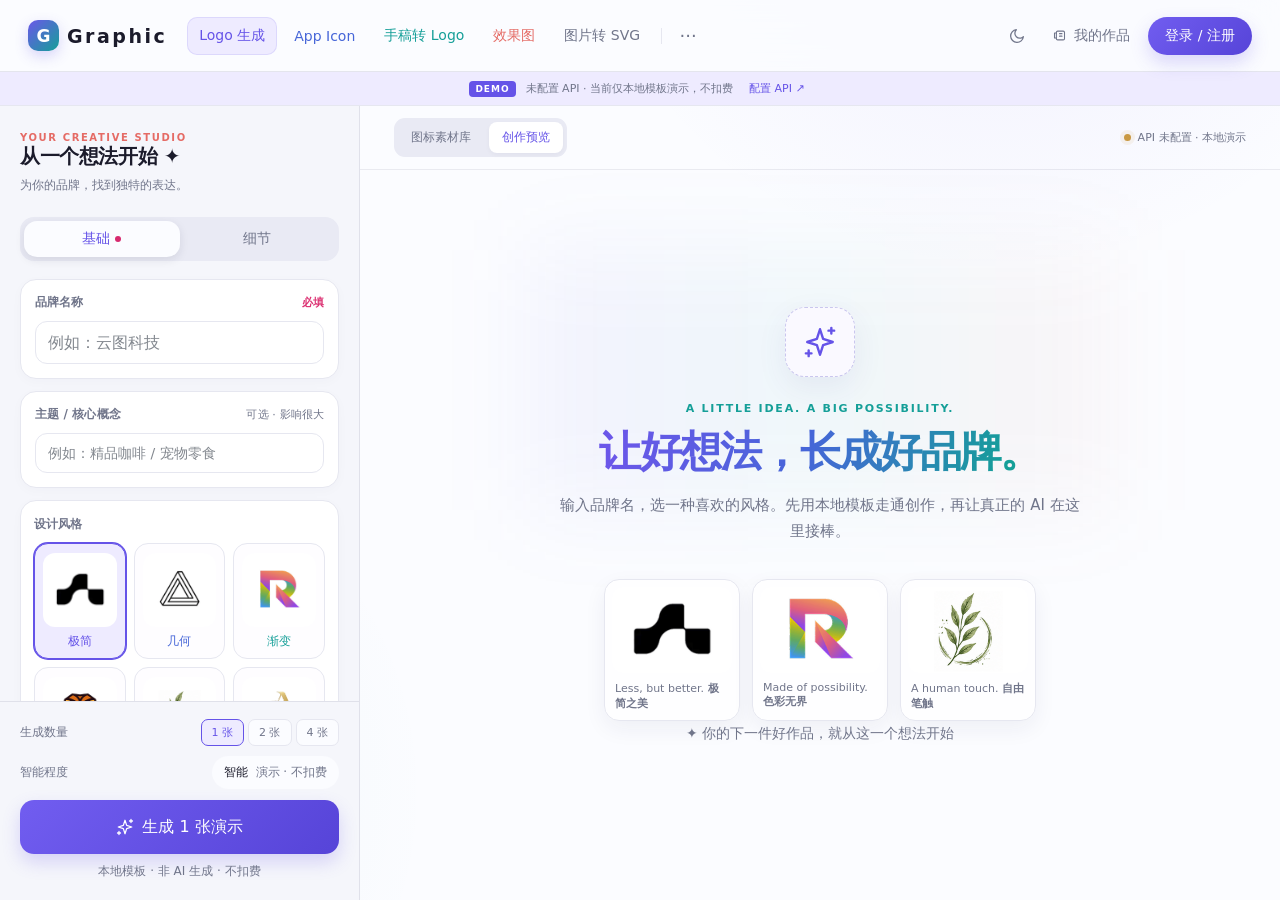
==== commit 176a0c3f: "feat: add session-only personal API settings and image protocol adapters" ====
--- a/public/index.html
+++ b/public/index.html
@@ -3,7 +3,7 @@
 <head><meta charset="utf-8"><meta name="viewport" content="width=device-width, initial-scale=1"><meta name="theme-color" content="#f7f7fd"><title>Graphic — 让品牌灵感，自由生长</title><link rel="icon" href="data:image/svg+xml,%3Csvg xmlns='http://www.w3.org/2000/svg' viewBox='0 0 32 32'%3E%3Crect width='32' height='32' rx='8' fill='%23111111'/%3E%3Ctext x='16' y='23' text-anchor='middle' fill='white' font-size='23' font-family='Arial' font-weight='bold'%3EG%3C/text%3E%3C/svg%3E"><link rel="stylesheet" href="style.css"><link rel="stylesheet" href="catalog.css"><link rel="stylesheet" href="sketch-pad.css"><link rel="stylesheet" href="full-flow.css"></head>
 <body>
 <header><div class="header-left"><a class="brand" href="./" aria-label="Graphic 首页"><span class="brand-icon">G</span><span>Graphic</span></a><nav aria-label="主要工具"><button class="nav-item active" data-mode="logo">Logo 生成</button><button class="nav-item" data-mode="appicon">App Icon</button><button class="nav-item" data-mode="sketch">手稿转 Logo</button><button class="nav-item" data-mode="mockup">效果图</button><button class="nav-item" data-mode="vectorizer">图片转 SVG</button><span class="divider"></span><button id="more" class="icon-btn" aria-label="更多">···</button></nav></div><div class="header-right"><button id="theme" class="icon-btn" aria-label="切换深浅主题"></button><button id="works" class="works-btn"><span id="works-icon"></span><span>我的作品</span></button><button id="login" class="login-btn">登录 / 注册</button></div></header>
-<div class="workspace"><aside><div class="studio-heading"><span class="eyebrow">YOUR CREATIVE STUDIO</span><h2>从一个想法开始<span> ✦</span></h2><p>为你的品牌，找到独特的表达。</p></div><div class="tabs"><button class="tab active" data-tab="basic" aria-pressed="true">基础 <i id="required-dot"></i></button><button class="tab" data-tab="detail" aria-pressed="false">细节</button></div><div class="form-scroll"><section id="basic-panel"><div class="field upload-mode hidden"><div class="label"><span id="upload-title">上传图片</span><small>PNG / JPG / WebP</small></div><button class="upload large" id="mode-upload" aria-label="上传图片"></button><div id="mode-image"></div><p class="hint" id="upload-hint">选择一张图片，开始你的创作。</p></div><div class="field"><label class="label" for="brand"><span>品牌名称</span><small class="required">必填</small></label><input id="brand" placeholder="例如：云图科技" autocomplete="off" maxlength="40"></div><div class="field"><label class="label" for="concept"><span>主题 / 核心概念</span><small>可选 · 影响很大</small></label><input id="concept" placeholder="例如：精品咖啡 / 宠物零食" maxlength="120"></div><div class="field styles-field"><div class="label"><span>设计风格</span></div><div class="style-grid" id="styles"></div><p id="style-description" class="hint style-hint">少即是多：几何形态、负空间、单色，缩到很小也清晰</p></div></section><section id="detail-panel" class="hidden"><div class="field" id="reference-dropzone"><div class="label"><span>参考图</span><small id="ref-count">0 / 5 张</small></div><div class="ref-row"><button id="ref-upload" class="upload" aria-label="上传参考图，也可以直接粘贴（⌘/Ctrl + V）"></button><div id="refs"></div></div><p id="ref-status" class="hint" role="status" aria-live="polite">还没有参考图</p><p class="hint">点击上传、拖入或按 ⌘/Ctrl + V 粘贴。PNG / JPG / WebP，每张小于 8 MB。</p><div id="reference-options" class="hidden"><label class="reference-option"><input id="use-reference-color" type="checkbox" checked>参考第一张图的主色</label><p class="hint">仅影响本地模板配色；手动选择主色时优先使用手动颜色。不会按图片重绘或识别图形。图片仅保留在当前浏览器，不会加入图标素材库。</p></div></div><div class="field"><label class="label" for="subtitle"><span>副标题 / 产品名</span><small>可选</small></label><input id="subtitle" placeholder="例如：CLOUDMAP、明前龙井" maxlength="60"><p class="hint">会排在品牌名旁边作为副标题。留空就只出品牌名。</p></div><div class="field"><div class="label"><span>主色</span><small id="color-label">不指定 · 模板自动配色</small></div><div class="colors" id="colors"><button class="color-none selected" data-color="">不指定</button></div></div><div class="field"><label class="label" for="description"><span>补充描述</span><small>可选</small></label><textarea id="description" placeholder="描述你希望呈现的元素、感觉，或需要避开的内容…" rows="4"></textarea></div><p class="demo-note">这是独立的前端复刻演示。预览由本地模板生成，不连接 AI、账号或支付服务。</p></section></div><div class="generate-panel"><div class="intelligence"><span>智能程度</span><button id="intelligence-button"><b id="intelligence-label">智能</b> <span id="credits">6 积分/张</span></button></div><div id="intelligence-popover" class="popover hidden"><div><span>智能程度 <b id="level-title">智能</b></span><small id="level-credit">6 积分/张</small></div><div class="range-labels"><span>更便宜</span><span>更智能</span></div><input id="level" type="range" min="0" max="2" value="1" aria-label="智能程度"><p class="hint" id="level-description">更强的模型，构图与细节更稳</p></div><button id="generate" class="generate-btn"><span id="generate-icon"></span><span id="generate-label">生成 1 张</span></button><p class="generate-hint">无需登录 · 本地模板预览 · 支持 SVG 下载</p></div></aside>
+<div class="workspace"><aside><div class="studio-heading"><span class="eyebrow">YOUR CREATIVE STUDIO</span><h2>从一个想法开始<span> ✦</span></h2><p>为你的品牌，找到独特的表达。</p></div><div class="tabs"><button class="tab active" data-tab="basic" aria-pressed="true">基础 <i id="required-dot"></i></button><button class="tab" data-tab="detail" aria-pressed="false">细节</button></div><div class="form-scroll"><section id="basic-panel"><div class="field upload-mode hidden"><div class="label"><span id="upload-title">上传图片</span><small>PNG / JPG / WebP</small></div><button class="upload large" id="mode-upload" aria-label="上传图片"></button><div id="mode-image"></div><p class="hint" id="upload-hint">选择一张图片，开始你的创作。</p></div><div class="field"><label class="label" for="brand"><span>品牌名称</span><small class="required">必填</small></label><input id="brand" placeholder="例如：云图科技" autocomplete="off" maxlength="40"></div><div class="field"><label class="label" for="concept"><span>主题 / 核心概念</span><small>可选 · 影响很大</small></label><input id="concept" placeholder="例如：精品咖啡 / 宠物零食" maxlength="120"></div><div class="field styles-field"><div class="label"><span>设计风格</span></div><div class="style-grid" id="styles"></div><p id="style-description" class="hint style-hint">少即是多：几何形态、负空间、单色，缩到很小也清晰</p></div></section><section id="detail-panel" class="hidden"><div class="field" id="reference-dropzone"><div class="label"><span>参考图</span><small id="ref-count">0 / 5 张</small></div><div class="ref-row"><button id="ref-upload" class="upload" aria-label="上传参考图，也可以直接粘贴（⌘/Ctrl + V）"></button><div id="refs"></div></div><p id="ref-status" class="hint" role="status" aria-live="polite">还没有参考图</p><p class="hint">点击上传、拖入或按 ⌘/Ctrl + V 粘贴。PNG / JPG / WebP，每张小于 8 MB。</p><div id="reference-options" class="hidden"><label class="reference-option"><input id="use-reference-color" type="checkbox" checked>参考第一张图的主色</label><p class="hint">demo 仅参考主色，手动配色优先，不识别图形。图片在本地保存、不加入素材库；启用 API 并生成时会随请求发送到所选服务。</p></div></div><div class="field"><label class="label" for="subtitle"><span>副标题 / 产品名</span><small>可选</small></label><input id="subtitle" placeholder="例如：CLOUDMAP、明前龙井" maxlength="60"><p class="hint">会排在品牌名旁边作为副标题。留空就只出品牌名。</p></div><div class="field"><div class="label"><span>主色</span><small id="color-label">不指定 · 模板自动配色</small></div><div class="colors" id="colors"><button class="color-none selected" data-color="">不指定</button></div></div><div class="field"><label class="label" for="description"><span>补充描述</span><small>可选</small></label><textarea id="description" placeholder="描述你希望呈现的元素、感觉，或需要避开的内容…" rows="4"></textarea></div><p class="demo-note">这是独立的前端复刻演示。预览由本地模板生成，不连接 AI、账号或支付服务。</p></section></div><div class="generate-panel"><div class="intelligence"><span>智能程度</span><button id="intelligence-button"><b id="intelligence-label">智能</b> <span id="credits">6 积分/张</span></button></div><div id="intelligence-popover" class="popover hidden"><div><span>智能程度 <b id="level-title">智能</b></span><small id="level-credit">6 积分/张</small></div><div class="range-labels"><span>更便宜</span><span>更智能</span></div><input id="level" type="range" min="0" max="2" value="1" aria-label="智能程度"><p class="hint" id="level-description">更强的模型，构图与细节更稳</p></div><button id="generate" class="generate-btn"><span id="generate-icon"></span><span id="generate-label">生成 1 张</span></button><p class="generate-hint">无需登录 · 本地模板预览 · 支持 SVG 下载</p></div></aside>
 <main id="canvas"><div class="canvas-topbar"><div class="view-switch" aria-label="工作区视图"><button id="view-library" class="active" aria-pressed="true">图标素材库</button><button id="view-studio" aria-pressed="false">创作预览</button></div><span class="canvas-status"><i></i> 本地创作 · 自由探索</span></div><section id="catalog" aria-labelledby="catalog-title"><div class="catalog-intro"><div><p class="catalog-kicker">A GROWING COLLECTION</p><h1 id="catalog-title">让灵感，分门别类地生长。</h1><p class="catalog-subtitle">每一个类别，每一张图标，都有自己的位置。<br>从现在开始收藏，也为下一次灵感留白。</p></div><div class="catalog-meta"><span id="catalog-total"></span><button id="catalog-help">如何添加分类与图标 ↗</button></div></div><div class="catalog-toolbar"><label class="catalog-search-label" for="catalog-search">搜索图标<input id="catalog-search" type="search" placeholder="搜索名称、分类或标签…" autocomplete="off"></label><p id="catalog-search-status" role="status" aria-live="polite"></p></div><div id="catalog-filters" aria-label="图标分类"></div><p id="catalog-warning" class="catalog-warning hidden" role="alert"></p><div id="catalog-groups"></div><footer class="catalog-footnote">分类与图标自由扩展 · 空位数量可调整 · 图片由你自行添加</footer></section><div id="studio-view" class="hidden"><div class="empty-state" id="empty"><div class="empty-icon" id="empty-icon"></div><div class="hero-kicker">A LITTLE IDEA. A BIG POSSIBILITY.</div><h1 id="empty-title">让好想法，长成好品牌。</h1><p id="empty-description">一个名字，一点灵感，一种喜欢的风格。<br>从这里开始，探索属于你的品牌视觉。</p><div class="hero-samples" aria-label="设计风格灵感"><div class="sample-tile"><img src="assets/style-0.png" alt="极简风格灵感"><span>Less, but better. <b>极简之美</b></span></div><div class="sample-tile"><img src="assets/style-2.png" alt="渐变风格灵感"><span>Made of possibility. <b>色彩无界</b></span></div><div class="sample-tile"><img src="assets/style-4.png" alt="手绘风格灵感"><span>A human touch. <b>自由笔触</b></span></div></div><p class="canvas-note">✦ 你的下一件好作品，就从这一个想法开始</p></div><section id="results" class="hidden"><div class="results-header"><div><h2>我的设计</h2><p>本地模板预览 · 非 AI 生成</p></div><button class="secondary" id="clear">清空作品</button></div><div id="result-grid"></div></section></div></main></div>
-<input type="file" id="ref-files" accept="image/png,image/jpeg,image/webp" multiple hidden><input type="file" id="mode-file" accept="image/png,image/jpeg,image/webp" hidden><div id="toast" role="status"></div><dialog id="dialog"><button class="dialog-close" aria-label="关闭">×</button><div id="dialog-content"></div></dialog><script src="api-config.js"></script><script src="api-contract.js"></script><script src="api-adapter.js"></script><script src="sketch-pad.js"></script><script src="app.js"></script><script src="references.js"></script><script src="catalog.js"></script><script src="catalog-ui.js"></script><script src="full-flow.js"></script>
+<input type="file" id="ref-files" accept="image/png,image/jpeg,image/webp" multiple hidden><input type="file" id="mode-file" accept="image/png,image/jpeg,image/webp" hidden><div id="toast" role="status"></div><dialog id="dialog"><button class="dialog-close" aria-label="关闭">×</button><div id="dialog-content"></div></dialog><script src="api-config.js"></script><script src="api-contract.js"></script><script src="api-settings.js"></script><script src="api-adapter.js"></script><script src="sketch-pad.js"></script><script src="app.js"></script><script src="references.js"></script><script src="catalog.js"></script><script src="catalog-ui.js"></script><script src="full-flow.js"></script><script src="api-settings-ui.js"></script>
 </body></html>
--- a/public/full-flow.css
+++ b/public/full-flow.css
@@ -8,3 +8,5 @@
 @media(prefers-reduced-motion:reduce){.job-orbit,.job-progress i{animation:none}.app-template:hover{transform:none}}
 
 .reference-option input[type=checkbox]{width:15px!important;height:15px;padding:0!important} @media(min-width:768px){#studio-view{min-height:calc(100dvh - var(--header-height) - var(--banner-height) - 64px)}}
+/* Personal API configuration reuses the existing dialog and form palette. */
+#api-settings-form{min-width:0}#api-settings-form .checkline{display:flex;align-items:flex-start;gap:9px;line-height:1.7;white-space:normal}#api-settings-form input[type=checkbox]{width:16px!important;flex:0 0 16px;margin-top:3px}.api-key-row{display:flex;align-items:center;gap:8px}.api-key-row input{min-width:0;flex:1}.api-key-row button{flex-shrink:0;margin-top:9px}.api-settings-actions{display:flex;gap:10px;flex-wrap:wrap;margin-top:16px}.api-settings-error{color:#cf3757;font-size:12px;line-height:1.6}#api-settings-form .notice p{font-size:11px;line-height:1.8;margin:8px 0}#api-state{min-width:0;overflow:hidden;text-overflow:ellipsis;white-space:nowrap}#api-help{flex-shrink:0}#api-custom-paths[hidden]{display:none}#api-settings-form .required{color:#cf3757}
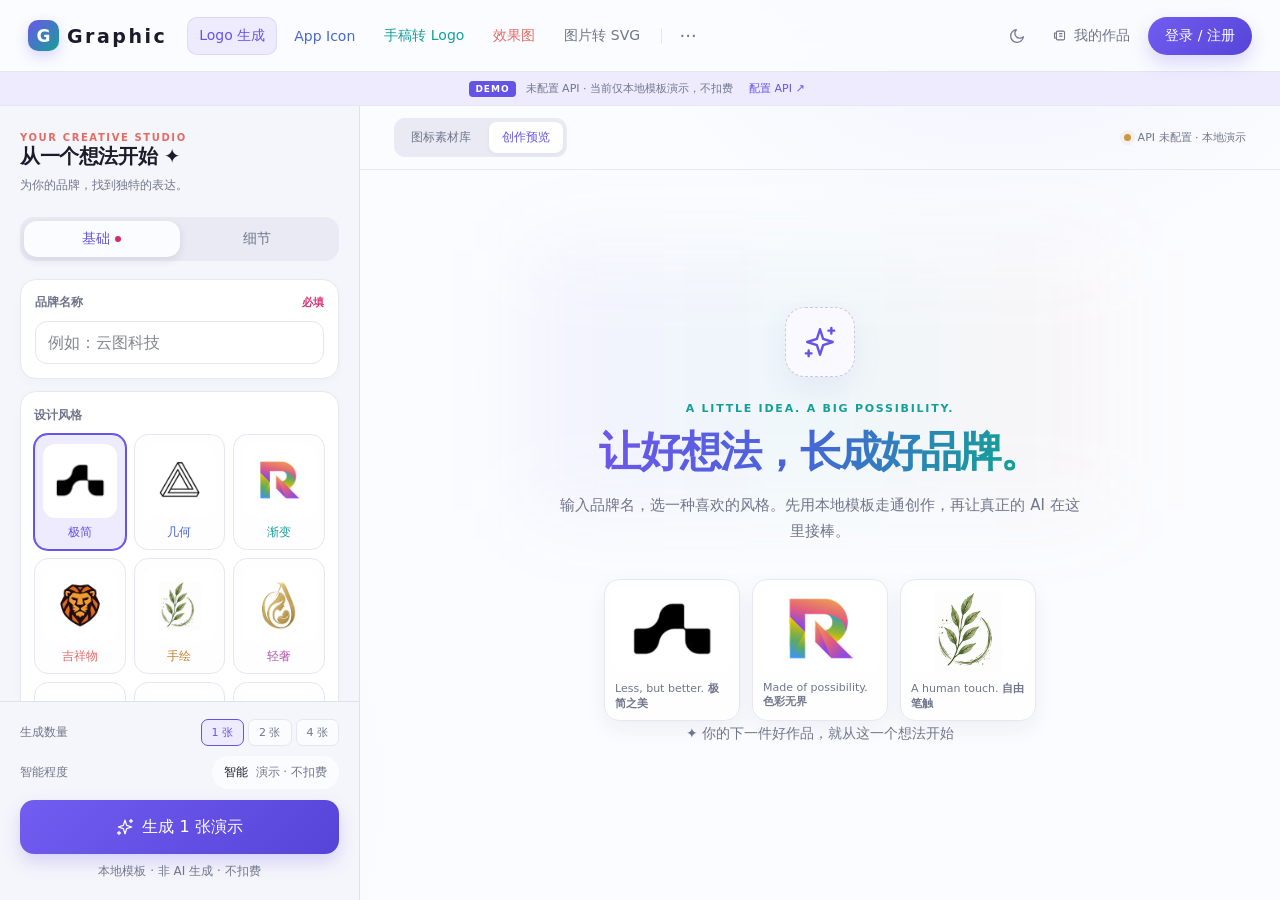
==== commit 5ba4bb36: "Remove the 主题 / 核心概念 field from the logo form" ====
--- a/public/index.html
+++ b/public/index.html
@@ -3,7 +3,7 @@
 <head><meta charset="utf-8"><meta name="viewport" content="width=device-width, initial-scale=1"><meta name="theme-color" content="#f7f7fd"><title>Graphic — 让品牌灵感，自由生长</title><link rel="icon" href="data:image/svg+xml,%3Csvg xmlns='http://www.w3.org/2000/svg' viewBox='0 0 32 32'%3E%3Crect width='32' height='32' rx='8' fill='%23111111'/%3E%3Ctext x='16' y='23' text-anchor='middle' fill='white' font-size='23' font-family='Arial' font-weight='bold'%3EG%3C/text%3E%3C/svg%3E"><link rel="stylesheet" href="style.css"><link rel="stylesheet" href="catalog.css"><link rel="stylesheet" href="sketch-pad.css"><link rel="stylesheet" href="full-flow.css"></head>
 <body>
 <header><div class="header-left"><a class="brand" href="./" aria-label="Graphic 首页"><span class="brand-icon">G</span><span>Graphic</span></a><nav aria-label="主要工具"><button class="nav-item active" data-mode="logo">Logo 生成</button><button class="nav-item" data-mode="appicon">App Icon</button><button class="nav-item" data-mode="sketch">手稿转 Logo</button><button class="nav-item" data-mode="mockup">效果图</button><button class="nav-item" data-mode="vectorizer">图片转 SVG</button><span class="divider"></span><button id="more" class="icon-btn" aria-label="更多">···</button></nav></div><div class="header-right"><button id="theme" class="icon-btn" aria-label="切换深浅主题"></button><button id="works" class="works-btn"><span id="works-icon"></span><span>我的作品</span></button><button id="login" class="login-btn">登录 / 注册</button></div></header>
-<div class="workspace"><aside><div class="studio-heading"><span class="eyebrow">YOUR CREATIVE STUDIO</span><h2>从一个想法开始<span> ✦</span></h2><p>为你的品牌，找到独特的表达。</p></div><div class="tabs"><button class="tab active" data-tab="basic" aria-pressed="true">基础 <i id="required-dot"></i></button><button class="tab" data-tab="detail" aria-pressed="false">细节</button></div><div class="form-scroll"><section id="basic-panel"><div class="field upload-mode hidden"><div class="label"><span id="upload-title">上传图片</span><small>PNG / JPG / WebP</small></div><button class="upload large" id="mode-upload" aria-label="上传图片"></button><div id="mode-image"></div><p class="hint" id="upload-hint">选择一张图片，开始你的创作。</p></div><div class="field"><label class="label" for="brand"><span>品牌名称</span><small class="required">必填</small></label><input id="brand" placeholder="例如：云图科技" autocomplete="off" maxlength="40"></div><div class="field"><label class="label" for="concept"><span>主题 / 核心概念</span><small>可选 · 影响很大</small></label><input id="concept" placeholder="例如：精品咖啡 / 宠物零食" maxlength="120"></div><div class="field styles-field"><div class="label"><span>设计风格</span></div><div class="style-grid" id="styles"></div><p id="style-description" class="hint style-hint">少即是多：几何形态、负空间、单色，缩到很小也清晰</p></div></section><section id="detail-panel" class="hidden"><div class="field" id="reference-dropzone"><div class="label"><span>参考图</span><small id="ref-count">0 / 5 张</small></div><div class="ref-row"><button id="ref-upload" class="upload" aria-label="上传参考图，也可以直接粘贴（⌘/Ctrl + V）"></button><div id="refs"></div></div><p id="ref-status" class="hint" role="status" aria-live="polite">还没有参考图</p><p class="hint">点击上传、拖入或按 ⌘/Ctrl + V 粘贴。PNG / JPG / WebP，每张小于 8 MB。</p><div id="reference-options" class="hidden"><label class="reference-option"><input id="use-reference-color" type="checkbox" checked>参考第一张图的主色</label><p class="hint">demo 仅参考主色，手动配色优先，不识别图形。图片在本地保存、不加入素材库；启用 API 并生成时会随请求发送到所选服务。</p></div></div><div class="field"><label class="label" for="subtitle"><span>副标题 / 产品名</span><small>可选</small></label><input id="subtitle" placeholder="例如：CLOUDMAP、明前龙井" maxlength="60"><p class="hint">会排在品牌名旁边作为副标题。留空就只出品牌名。</p></div><div class="field"><div class="label"><span>主色</span><small id="color-label">不指定 · 模板自动配色</small></div><div class="colors" id="colors"><button class="color-none selected" data-color="">不指定</button></div></div><div class="field"><label class="label" for="description"><span>补充描述</span><small>可选</small></label><textarea id="description" placeholder="描述你希望呈现的元素、感觉，或需要避开的内容…" rows="4"></textarea></div><p class="demo-note">这是独立的前端复刻演示。预览由本地模板生成，不连接 AI、账号或支付服务。</p></section></div><div class="generate-panel"><div class="intelligence"><span>智能程度</span><button id="intelligence-button"><b id="intelligence-label">智能</b> <span id="credits">6 积分/张</span></button></div><div id="intelligence-popover" class="popover hidden"><div><span>智能程度 <b id="level-title">智能</b></span><small id="level-credit">6 积分/张</small></div><div class="range-labels"><span>更便宜</span><span>更智能</span></div><input id="level" type="range" min="0" max="2" value="1" aria-label="智能程度"><p class="hint" id="level-description">更强的模型，构图与细节更稳</p></div><button id="generate" class="generate-btn"><span id="generate-icon"></span><span id="generate-label">生成 1 张</span></button><p class="generate-hint">无需登录 · 本地模板预览 · 支持 SVG 下载</p></div></aside>
+<div class="workspace"><aside><div class="studio-heading"><span class="eyebrow">YOUR CREATIVE STUDIO</span><h2>从一个想法开始<span> ✦</span></h2><p>为你的品牌，找到独特的表达。</p></div><div class="tabs"><button class="tab active" data-tab="basic" aria-pressed="true">基础 <i id="required-dot"></i></button><button class="tab" data-tab="detail" aria-pressed="false">细节</button></div><div class="form-scroll"><section id="basic-panel"><div class="field upload-mode hidden"><div class="label"><span id="upload-title">上传图片</span><small>PNG / JPG / WebP</small></div><button class="upload large" id="mode-upload" aria-label="上传图片"></button><div id="mode-image"></div><p class="hint" id="upload-hint">选择一张图片，开始你的创作。</p></div><div class="field"><label class="label" for="brand"><span>品牌名称</span><small class="required">必填</small></label><input id="brand" placeholder="例如：云图科技" autocomplete="off" maxlength="40"></div><div class="field styles-field"><div class="label"><span>设计风格</span></div><div class="style-grid" id="styles"></div><p id="style-description" class="hint style-hint">少即是多：几何形态、负空间、单色，缩到很小也清晰</p></div></section><section id="detail-panel" class="hidden"><div class="field" id="reference-dropzone"><div class="label"><span>参考图</span><small id="ref-count">0 / 5 张</small></div><div class="ref-row"><button id="ref-upload" class="upload" aria-label="上传参考图，也可以直接粘贴（⌘/Ctrl + V）"></button><div id="refs"></div></div><p id="ref-status" class="hint" role="status" aria-live="polite">还没有参考图</p><p class="hint">点击上传、拖入或按 ⌘/Ctrl + V 粘贴。PNG / JPG / WebP，每张小于 8 MB。</p><div id="reference-options" class="hidden"><label class="reference-option"><input id="use-reference-color" type="checkbox" checked>参考第一张图的主色</label><p class="hint">demo 仅参考主色，手动配色优先，不识别图形。图片在本地保存、不加入素材库；启用 API 并生成时会随请求发送到所选服务。</p></div></div><div class="field"><label class="label" for="subtitle"><span>副标题 / 产品名</span><small>可选</small></label><input id="subtitle" placeholder="例如：CLOUDMAP、明前龙井" maxlength="60"><p class="hint">会排在品牌名旁边作为副标题。留空就只出品牌名。</p></div><div class="field"><div class="label"><span>主色</span><small id="color-label">不指定 · 模板自动配色</small></div><div class="colors" id="colors"><button class="color-none selected" data-color="">不指定</button></div></div><div class="field"><label class="label" for="description"><span>补充描述</span><small>可选</small></label><textarea id="description" placeholder="描述你希望呈现的元素、感觉，或需要避开的内容…" rows="4"></textarea></div><p class="demo-note">这是独立的前端复刻演示。预览由本地模板生成，不连接 AI、账号或支付服务。</p></section></div><div class="generate-panel"><label class="intelligence quick-model hidden" id="quick-model-row"><span>模型</span><select id="quick-model" aria-label="生成模型"></select></label><div class="intelligence"><span>智能程度</span><button id="intelligence-button"><b id="intelligence-label">智能</b> <span id="credits">6 积分/张</span></button></div><div id="intelligence-popover" class="popover hidden"><div><span>智能程度 <b id="level-title">智能</b></span><small id="level-credit">6 积分/张</small></div><div class="range-labels"><span>更便宜</span><span>更智能</span></div><input id="level" type="range" min="0" max="2" value="1" aria-label="智能程度"><p class="hint" id="level-description">更强的模型，构图与细节更稳</p></div><button id="generate" class="generate-btn"><span id="generate-icon"></span><span id="generate-label">生成 1 张</span></button><p class="generate-hint">无需登录 · 本地模板预览 · 支持 SVG 下载</p></div></aside>
 <main id="canvas"><div class="canvas-topbar"><div class="view-switch" aria-label="工作区视图"><button id="view-library" class="active" aria-pressed="true">图标素材库</button><button id="view-studio" aria-pressed="false">创作预览</button></div><span class="canvas-status"><i></i> 本地创作 · 自由探索</span></div><section id="catalog" aria-labelledby="catalog-title"><div class="catalog-intro"><div><p class="catalog-kicker">A GROWING COLLECTION</p><h1 id="catalog-title">让灵感，分门别类地生长。</h1><p class="catalog-subtitle">每一个类别，每一张图标，都有自己的位置。<br>从现在开始收藏，也为下一次灵感留白。</p></div><div class="catalog-meta"><span id="catalog-total"></span><button id="catalog-help">如何添加分类与图标 ↗</button></div></div><div class="catalog-toolbar"><label class="catalog-search-label" for="catalog-search">搜索图标<input id="catalog-search" type="search" placeholder="搜索名称、分类或标签…" autocomplete="off"></label><p id="catalog-search-status" role="status" aria-live="polite"></p></div><div id="catalog-filters" aria-label="图标分类"></div><p id="catalog-warning" class="catalog-warning hidden" role="alert"></p><div id="catalog-groups"></div><footer class="catalog-footnote">分类与图标自由扩展 · 空位数量可调整 · 图片由你自行添加</footer></section><div id="studio-view" class="hidden"><div class="empty-state" id="empty"><div class="empty-icon" id="empty-icon"></div><div class="hero-kicker">A LITTLE IDEA. A BIG POSSIBILITY.</div><h1 id="empty-title">让好想法，长成好品牌。</h1><p id="empty-description">一个名字，一点灵感，一种喜欢的风格。<br>从这里开始，探索属于你的品牌视觉。</p><div class="hero-samples" aria-label="设计风格灵感"><div class="sample-tile"><img src="assets/style-0.png" alt="极简风格灵感"><span>Less, but better. <b>极简之美</b></span></div><div class="sample-tile"><img src="assets/style-2.png" alt="渐变风格灵感"><span>Made of possibility. <b>色彩无界</b></span></div><div class="sample-tile"><img src="assets/style-4.png" alt="手绘风格灵感"><span>A human touch. <b>自由笔触</b></span></div></div><p class="canvas-note">✦ 你的下一件好作品，就从这一个想法开始</p></div><section id="results" class="hidden"><div class="results-header"><div><h2>我的设计</h2><p>本地模板预览 · 非 AI 生成</p></div><button class="secondary" id="clear">清空作品</button></div><div id="result-grid"></div></section></div></main></div>
-<input type="file" id="ref-files" accept="image/png,image/jpeg,image/webp" multiple hidden><input type="file" id="mode-file" accept="image/png,image/jpeg,image/webp" hidden><div id="toast" role="status"></div><dialog id="dialog"><button class="dialog-close" aria-label="关闭">×</button><div id="dialog-content"></div></dialog><script src="api-config.js"></script><script src="api-contract.js"></script><script src="api-settings.js"></script><script src="api-adapter.js"></script><script src="sketch-pad.js"></script><script src="app.js"></script><script src="references.js"></script><script src="catalog.js"></script><script src="catalog-ui.js"></script><script src="full-flow.js"></script><script src="api-settings-ui.js"></script>
+<input type="file" id="ref-files" accept="image/png,image/jpeg,image/webp" multiple hidden><input type="file" id="mode-file" accept="image/png,image/jpeg,image/webp" hidden><div id="toast" role="status"></div><dialog id="dialog"><button class="dialog-close" aria-label="关闭">×</button><div id="dialog-content"></div></dialog><script src="api-config.js"></script><script src="api-contract.js"></script><script src="api-providers.js"></script><script src="api-settings.js"></script><script src="api-adapter.js"></script><script src="sketch-pad.js"></script><script src="app.js"></script><script src="references.js"></script><script src="catalog.js"></script><script src="catalog-ui.js"></script><script src="full-flow.js"></script><script src="api-settings-ui.js"></script>
 </body></html>
--- a/public/style.css
+++ b/public/style.css
@@ -144,3 +144,4 @@
 .reference-remove{position:absolute;top:-6px;right:-6px;display:grid;place-items:center;width:24px;height:24px;border-radius:50%;background:var(--text);color:var(--bg);font-size:17px;border:2px solid var(--card);line-height:1}
 .reference-option{display:flex;align-items:center;gap:6px;font-size:12px;margin-top:12px;line-height:1.6}.reference-option input{accent-color:var(--purple)}
 .reference-large{display:block;max-width:100%;max-height:60vh;margin:auto;object-fit:contain}.upload:disabled{opacity:.45;cursor:not-allowed}
+.quick-model{margin-bottom:8px}.quick-model select{max-width:240px;border:1px solid var(--border);border-radius:22px;background:var(--bg);color:var(--text);padding:7px 10px;font-size:12px;cursor:pointer}
--- a/public/full-flow.css
+++ b/public/full-flow.css
@@ -10,3 +10,4 @@
 .reference-option input[type=checkbox]{width:15px!important;height:15px;padding:0!important} @media(min-width:768px){#studio-view{min-height:calc(100dvh - var(--header-height) - var(--banner-height) - 64px)}}
 /* Personal API configuration reuses the existing dialog and form palette. */
 #api-settings-form{min-width:0}#api-settings-form .checkline{display:flex;align-items:flex-start;gap:9px;line-height:1.7;white-space:normal}#api-settings-form input[type=checkbox]{width:16px!important;flex:0 0 16px;margin-top:3px}.api-key-row{display:flex;align-items:center;gap:8px}.api-key-row input{min-width:0;flex:1}.api-key-row button{flex-shrink:0;margin-top:9px}.api-settings-actions{display:flex;gap:10px;flex-wrap:wrap;margin-top:16px}.api-settings-error{color:#cf3757;font-size:12px;line-height:1.6}#api-settings-form .notice p{font-size:11px;line-height:1.8;margin:8px 0}#api-state{min-width:0;overflow:hidden;text-overflow:ellipsis;white-space:nowrap}#api-help{flex-shrink:0}#api-custom-paths[hidden]{display:none}#api-settings-form .required{color:#cf3757}
+#api-settings-form [hidden]{display:none!important}
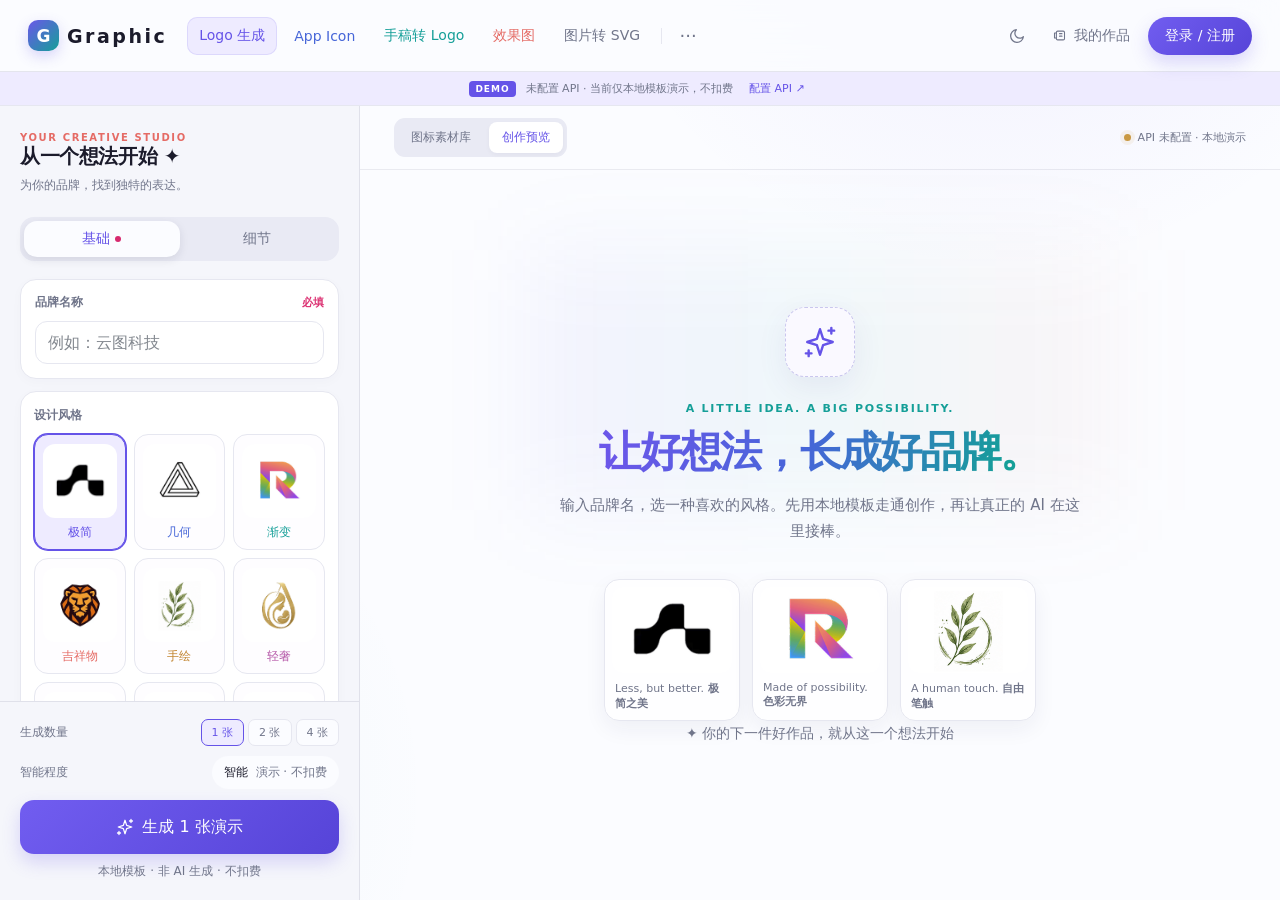
==== commit c281c798: "Remove optional subtitle and reference-color controls; drop stale demo note" ====
--- a/public/index.html
+++ b/public/index.html
@@ -3,7 +3,7 @@
 <head><meta charset="utf-8"><meta name="viewport" content="width=device-width, initial-scale=1"><meta name="theme-color" content="#f7f7fd"><title>Graphic — 让品牌灵感，自由生长</title><link rel="icon" href="data:image/svg+xml,%3Csvg xmlns='http://www.w3.org/2000/svg' viewBox='0 0 32 32'%3E%3Crect width='32' height='32' rx='8' fill='%23111111'/%3E%3Ctext x='16' y='23' text-anchor='middle' fill='white' font-size='23' font-family='Arial' font-weight='bold'%3EG%3C/text%3E%3C/svg%3E"><link rel="stylesheet" href="style.css"><link rel="stylesheet" href="catalog.css"><link rel="stylesheet" href="sketch-pad.css"><link rel="stylesheet" href="full-flow.css"></head>
 <body>
 <header><div class="header-left"><a class="brand" href="./" aria-label="Graphic 首页"><span class="brand-icon">G</span><span>Graphic</span></a><nav aria-label="主要工具"><button class="nav-item active" data-mode="logo">Logo 生成</button><button class="nav-item" data-mode="appicon">App Icon</button><button class="nav-item" data-mode="sketch">手稿转 Logo</button><button class="nav-item" data-mode="mockup">效果图</button><button class="nav-item" data-mode="vectorizer">图片转 SVG</button><span class="divider"></span><button id="more" class="icon-btn" aria-label="更多">···</button></nav></div><div class="header-right"><button id="theme" class="icon-btn" aria-label="切换深浅主题"></button><button id="works" class="works-btn"><span id="works-icon"></span><span>我的作品</span></button><button id="login" class="login-btn">登录 / 注册</button></div></header>
-<div class="workspace"><aside><div class="studio-heading"><span class="eyebrow">YOUR CREATIVE STUDIO</span><h2>从一个想法开始<span> ✦</span></h2><p>为你的品牌，找到独特的表达。</p></div><div class="tabs"><button class="tab active" data-tab="basic" aria-pressed="true">基础 <i id="required-dot"></i></button><button class="tab" data-tab="detail" aria-pressed="false">细节</button></div><div class="form-scroll"><section id="basic-panel"><div class="field upload-mode hidden"><div class="label"><span id="upload-title">上传图片</span><small>PNG / JPG / WebP</small></div><button class="upload large" id="mode-upload" aria-label="上传图片"></button><div id="mode-image"></div><p class="hint" id="upload-hint">选择一张图片，开始你的创作。</p></div><div class="field"><label class="label" for="brand"><span>品牌名称</span><small class="required">必填</small></label><input id="brand" placeholder="例如：云图科技" autocomplete="off" maxlength="40"></div><div class="field styles-field"><div class="label"><span>设计风格</span></div><div class="style-grid" id="styles"></div><p id="style-description" class="hint style-hint">少即是多：几何形态、负空间、单色，缩到很小也清晰</p></div></section><section id="detail-panel" class="hidden"><div class="field" id="reference-dropzone"><div class="label"><span>参考图</span><small id="ref-count">0 / 5 张</small></div><div class="ref-row"><button id="ref-upload" class="upload" aria-label="上传参考图，也可以直接粘贴（⌘/Ctrl + V）"></button><div id="refs"></div></div><p id="ref-status" class="hint" role="status" aria-live="polite">还没有参考图</p><p class="hint">点击上传、拖入或按 ⌘/Ctrl + V 粘贴。PNG / JPG / WebP，每张小于 8 MB。</p><div id="reference-options" class="hidden"><label class="reference-option"><input id="use-reference-color" type="checkbox" checked>参考第一张图的主色</label><p class="hint">demo 仅参考主色，手动配色优先，不识别图形。图片在本地保存、不加入素材库；启用 API 并生成时会随请求发送到所选服务。</p></div></div><div class="field"><label class="label" for="subtitle"><span>副标题 / 产品名</span><small>可选</small></label><input id="subtitle" placeholder="例如：CLOUDMAP、明前龙井" maxlength="60"><p class="hint">会排在品牌名旁边作为副标题。留空就只出品牌名。</p></div><div class="field"><div class="label"><span>主色</span><small id="color-label">不指定 · 模板自动配色</small></div><div class="colors" id="colors"><button class="color-none selected" data-color="">不指定</button></div></div><div class="field"><label class="label" for="description"><span>补充描述</span><small>可选</small></label><textarea id="description" placeholder="描述你希望呈现的元素、感觉，或需要避开的内容…" rows="4"></textarea></div><p class="demo-note">这是独立的前端复刻演示。预览由本地模板生成，不连接 AI、账号或支付服务。</p></section></div><div class="generate-panel"><label class="intelligence quick-model hidden" id="quick-model-row"><span>模型</span><select id="quick-model" aria-label="生成模型"></select></label><div class="intelligence"><span>智能程度</span><button id="intelligence-button"><b id="intelligence-label">智能</b> <span id="credits">6 积分/张</span></button></div><div id="intelligence-popover" class="popover hidden"><div><span>智能程度 <b id="level-title">智能</b></span><small id="level-credit">6 积分/张</small></div><div class="range-labels"><span>更便宜</span><span>更智能</span></div><input id="level" type="range" min="0" max="2" value="1" aria-label="智能程度"><p class="hint" id="level-description">更强的模型，构图与细节更稳</p></div><button id="generate" class="generate-btn"><span id="generate-icon"></span><span id="generate-label">生成 1 张</span></button><p class="generate-hint">无需登录 · 本地模板预览 · 支持 SVG 下载</p></div></aside>
+<div class="workspace"><aside><div class="studio-heading"><span class="eyebrow">YOUR CREATIVE STUDIO</span><h2>从一个想法开始<span> ✦</span></h2><p>为你的品牌，找到独特的表达。</p></div><div class="tabs"><button class="tab active" data-tab="basic" aria-pressed="true">基础 <i id="required-dot"></i></button><button class="tab" data-tab="detail" aria-pressed="false">细节</button></div><div class="form-scroll"><section id="basic-panel"><div class="field upload-mode hidden"><div class="label"><span id="upload-title">上传图片</span><small>PNG / JPG / WebP</small></div><button class="upload large" id="mode-upload" aria-label="上传图片"></button><div id="mode-image"></div><p class="hint" id="upload-hint">选择一张图片，开始你的创作。</p></div><div class="field"><label class="label" for="brand"><span>品牌名称</span><small class="required">必填</small></label><input id="brand" placeholder="例如：云图科技" autocomplete="off" maxlength="40"></div><div class="field styles-field"><div class="label"><span>设计风格</span></div><div class="style-grid" id="styles"></div><p id="style-description" class="hint style-hint">少即是多：几何形态、负空间、单色，缩到很小也清晰</p></div></section><section id="detail-panel" class="hidden"><div class="field" id="reference-dropzone"><div class="label"><span>参考图</span><small id="ref-count">0 / 5 张</small></div><div class="ref-row"><button id="ref-upload" class="upload" aria-label="上传参考图，也可以直接粘贴（⌘/Ctrl + V）"></button><div id="refs"></div></div><p id="ref-status" class="hint" role="status" aria-live="polite">还没有参考图</p><p class="hint">点击上传、拖入或按 ⌘/Ctrl + V 粘贴。PNG / JPG / WebP，每张小于 8 MB。</p><div id="reference-options" class="hidden"><p class="hint">图片在本地保存、不加入素材库；生成时会随请求发送到所选服务。</p></div></div><div class="field"><div class="label"><span>主色</span><small id="color-label">不指定 · 模板自动配色</small></div><div class="colors" id="colors"><button class="color-none selected" data-color="">不指定</button></div></div><div class="field"><label class="label" for="description"><span>补充描述</span><small>可选</small></label><textarea id="description" placeholder="描述你希望呈现的元素、感觉，或需要避开的内容…" rows="4"></textarea></div></section></div><div class="generate-panel"><label class="intelligence quick-model hidden" id="quick-model-row"><span>模型</span><select id="quick-model" aria-label="生成模型"></select></label><div class="intelligence"><span>智能程度</span><button id="intelligence-button"><b id="intelligence-label">智能</b> <span id="credits">6 积分/张</span></button></div><div id="intelligence-popover" class="popover hidden"><div><span>智能程度 <b id="level-title">智能</b></span><small id="level-credit">6 积分/张</small></div><div class="range-labels"><span>更便宜</span><span>更智能</span></div><input id="level" type="range" min="0" max="2" value="1" aria-label="智能程度"><p class="hint" id="level-description">更强的模型，构图与细节更稳</p></div><button id="generate" class="generate-btn"><span id="generate-icon"></span><span id="generate-label">生成 1 张</span></button><p class="generate-hint">无需登录 · 本地模板预览 · 支持 SVG 下载</p></div></aside>
 <main id="canvas"><div class="canvas-topbar"><div class="view-switch" aria-label="工作区视图"><button id="view-library" class="active" aria-pressed="true">图标素材库</button><button id="view-studio" aria-pressed="false">创作预览</button></div><span class="canvas-status"><i></i> 本地创作 · 自由探索</span></div><section id="catalog" aria-labelledby="catalog-title"><div class="catalog-intro"><div><p class="catalog-kicker">A GROWING COLLECTION</p><h1 id="catalog-title">让灵感，分门别类地生长。</h1><p class="catalog-subtitle">每一个类别，每一张图标，都有自己的位置。<br>从现在开始收藏，也为下一次灵感留白。</p></div><div class="catalog-meta"><span id="catalog-total"></span><button id="catalog-help">如何添加分类与图标 ↗</button></div></div><div class="catalog-toolbar"><label class="catalog-search-label" for="catalog-search">搜索图标<input id="catalog-search" type="search" placeholder="搜索名称、分类或标签…" autocomplete="off"></label><p id="catalog-search-status" role="status" aria-live="polite"></p></div><div id="catalog-filters" aria-label="图标分类"></div><p id="catalog-warning" class="catalog-warning hidden" role="alert"></p><div id="catalog-groups"></div><footer class="catalog-footnote">分类与图标自由扩展 · 空位数量可调整 · 图片由你自行添加</footer></section><div id="studio-view" class="hidden"><div class="empty-state" id="empty"><div class="empty-icon" id="empty-icon"></div><div class="hero-kicker">A LITTLE IDEA. A BIG POSSIBILITY.</div><h1 id="empty-title">让好想法，长成好品牌。</h1><p id="empty-description">一个名字，一点灵感，一种喜欢的风格。<br>从这里开始，探索属于你的品牌视觉。</p><div class="hero-samples" aria-label="设计风格灵感"><div class="sample-tile"><img src="assets/style-0.png" alt="极简风格灵感"><span>Less, but better. <b>极简之美</b></span></div><div class="sample-tile"><img src="assets/style-2.png" alt="渐变风格灵感"><span>Made of possibility. <b>色彩无界</b></span></div><div class="sample-tile"><img src="assets/style-4.png" alt="手绘风格灵感"><span>A human touch. <b>自由笔触</b></span></div></div><p class="canvas-note">✦ 你的下一件好作品，就从这一个想法开始</p></div><section id="results" class="hidden"><div class="results-header"><div><h2>我的设计</h2><p>本地模板预览 · 非 AI 生成</p></div><button class="secondary" id="clear">清空作品</button></div><div id="result-grid"></div></section></div></main></div>
 <input type="file" id="ref-files" accept="image/png,image/jpeg,image/webp" multiple hidden><input type="file" id="mode-file" accept="image/png,image/jpeg,image/webp" hidden><div id="toast" role="status"></div><dialog id="dialog"><button class="dialog-close" aria-label="关闭">×</button><div id="dialog-content"></div></dialog><script src="api-config.js"></script><script src="api-contract.js"></script><script src="api-providers.js"></script><script src="api-settings.js"></script><script src="api-adapter.js"></script><script src="sketch-pad.js"></script><script src="app.js"></script><script src="references.js"></script><script src="catalog.js"></script><script src="catalog-ui.js"></script><script src="full-flow.js"></script><script src="api-settings-ui.js"></script>
 </body></html>
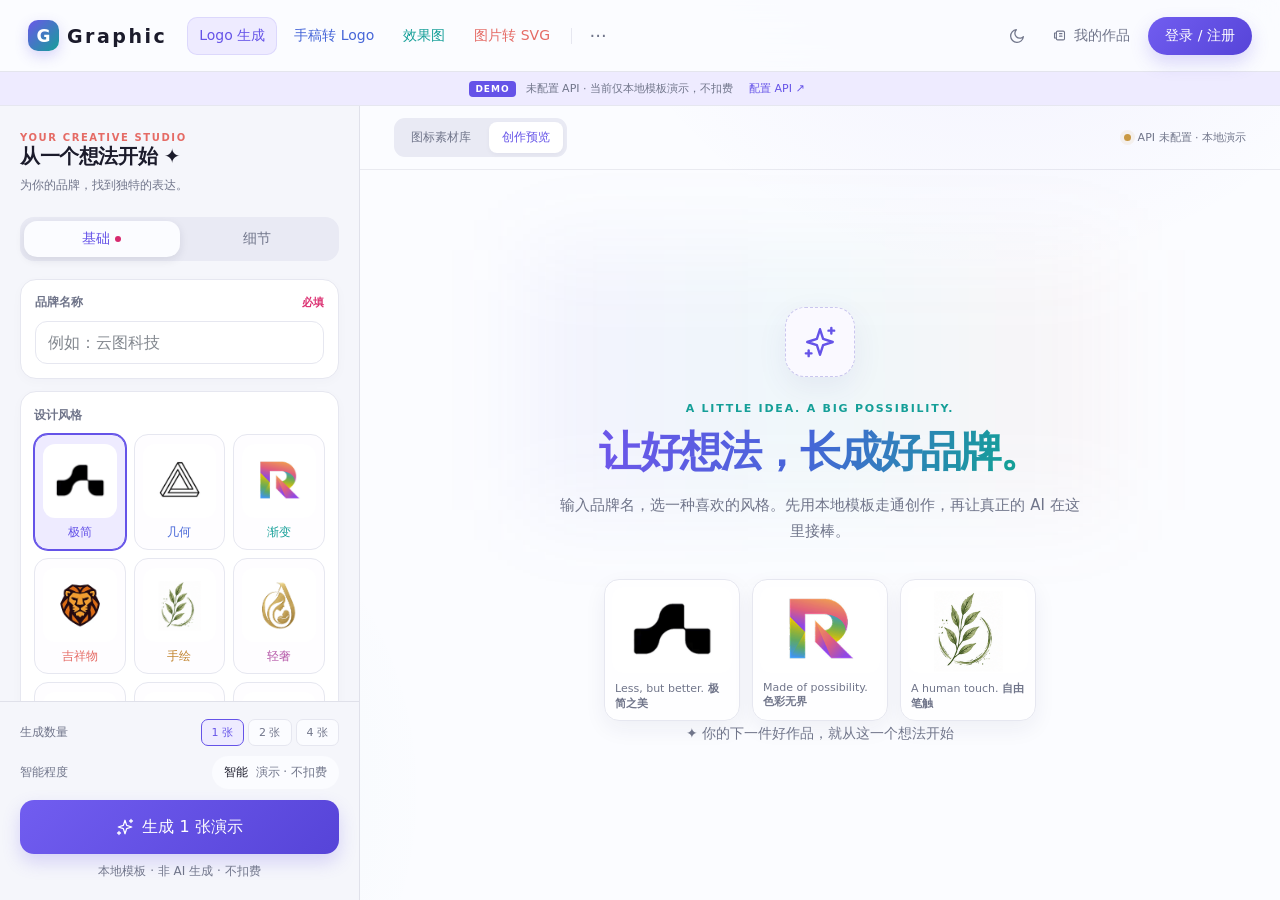
==== commit 2395ca73: "Remove the App Icon tool from navigation and work filters" ====
--- a/public/index.html
+++ b/public/index.html
@@ -2,7 +2,7 @@
 <html lang="zh-CN">
 <head><meta charset="utf-8"><meta name="viewport" content="width=device-width, initial-scale=1"><meta name="theme-color" content="#f7f7fd"><title>Graphic — 让品牌灵感，自由生长</title><link rel="icon" href="data:image/svg+xml,%3Csvg xmlns='http://www.w3.org/2000/svg' viewBox='0 0 32 32'%3E%3Crect width='32' height='32' rx='8' fill='%23111111'/%3E%3Ctext x='16' y='23' text-anchor='middle' fill='white' font-size='23' font-family='Arial' font-weight='bold'%3EG%3C/text%3E%3C/svg%3E"><link rel="stylesheet" href="style.css"><link rel="stylesheet" href="catalog.css"><link rel="stylesheet" href="sketch-pad.css"><link rel="stylesheet" href="full-flow.css"></head>
 <body>
-<header><div class="header-left"><a class="brand" href="./" aria-label="Graphic 首页"><span class="brand-icon">G</span><span>Graphic</span></a><nav aria-label="主要工具"><button class="nav-item active" data-mode="logo">Logo 生成</button><button class="nav-item" data-mode="appicon">App Icon</button><button class="nav-item" data-mode="sketch">手稿转 Logo</button><button class="nav-item" data-mode="mockup">效果图</button><button class="nav-item" data-mode="vectorizer">图片转 SVG</button><span class="divider"></span><button id="more" class="icon-btn" aria-label="更多">···</button></nav></div><div class="header-right"><button id="theme" class="icon-btn" aria-label="切换深浅主题"></button><button id="works" class="works-btn"><span id="works-icon"></span><span>我的作品</span></button><button id="login" class="login-btn">登录 / 注册</button></div></header>
+<header><div class="header-left"><a class="brand" href="./" aria-label="Graphic 首页"><span class="brand-icon">G</span><span>Graphic</span></a><nav aria-label="主要工具"><button class="nav-item active" data-mode="logo">Logo 生成</button><button class="nav-item" data-mode="sketch">手稿转 Logo</button><button class="nav-item" data-mode="mockup">效果图</button><button class="nav-item" data-mode="vectorizer">图片转 SVG</button><span class="divider"></span><button id="more" class="icon-btn" aria-label="更多">···</button></nav></div><div class="header-right"><button id="theme" class="icon-btn" aria-label="切换深浅主题"></button><button id="works" class="works-btn"><span id="works-icon"></span><span>我的作品</span></button><button id="login" class="login-btn">登录 / 注册</button></div></header>
 <div class="workspace"><aside><div class="studio-heading"><span class="eyebrow">YOUR CREATIVE STUDIO</span><h2>从一个想法开始<span> ✦</span></h2><p>为你的品牌，找到独特的表达。</p></div><div class="tabs"><button class="tab active" data-tab="basic" aria-pressed="true">基础 <i id="required-dot"></i></button><button class="tab" data-tab="detail" aria-pressed="false">细节</button></div><div class="form-scroll"><section id="basic-panel"><div class="field upload-mode hidden"><div class="label"><span id="upload-title">上传图片</span><small>PNG / JPG / WebP</small></div><button class="upload large" id="mode-upload" aria-label="上传图片"></button><div id="mode-image"></div><p class="hint" id="upload-hint">选择一张图片，开始你的创作。</p></div><div class="field"><label class="label" for="brand"><span>品牌名称</span><small class="required">必填</small></label><input id="brand" placeholder="例如：云图科技" autocomplete="off" maxlength="40"></div><div class="field styles-field"><div class="label"><span>设计风格</span></div><div class="style-grid" id="styles"></div><p id="style-description" class="hint style-hint">少即是多：几何形态、负空间、单色，缩到很小也清晰</p></div></section><section id="detail-panel" class="hidden"><div class="field" id="reference-dropzone"><div class="label"><span>参考图</span><small id="ref-count">0 / 5 张</small></div><div class="ref-row"><button id="ref-upload" class="upload" aria-label="上传参考图，也可以直接粘贴（⌘/Ctrl + V）"></button><div id="refs"></div></div><p id="ref-status" class="hint" role="status" aria-live="polite">还没有参考图</p><p class="hint">点击上传、拖入或按 ⌘/Ctrl + V 粘贴。PNG / JPG / WebP，每张小于 8 MB。</p><div id="reference-options" class="hidden"><p class="hint">图片在本地保存、不加入素材库；生成时会随请求发送到所选服务。</p></div></div><div class="field"><div class="label"><span>主色</span><small id="color-label">不指定 · 模板自动配色</small></div><div class="colors" id="colors"><button class="color-none selected" data-color="">不指定</button></div></div><div class="field"><label class="label" for="description"><span>补充描述</span><small>可选</small></label><textarea id="description" placeholder="描述你希望呈现的元素、感觉，或需要避开的内容…" rows="4"></textarea></div></section></div><div class="generate-panel"><label class="intelligence quick-model hidden" id="quick-model-row"><span>模型</span><select id="quick-model" aria-label="生成模型"></select></label><div class="intelligence"><span>智能程度</span><button id="intelligence-button"><b id="intelligence-label">智能</b> <span id="credits">6 积分/张</span></button></div><div id="intelligence-popover" class="popover hidden"><div><span>智能程度 <b id="level-title">智能</b></span><small id="level-credit">6 积分/张</small></div><div class="range-labels"><span>更便宜</span><span>更智能</span></div><input id="level" type="range" min="0" max="2" value="1" aria-label="智能程度"><p class="hint" id="level-description">更强的模型，构图与细节更稳</p></div><button id="generate" class="generate-btn"><span id="generate-icon"></span><span id="generate-label">生成 1 张</span></button><p class="generate-hint">无需登录 · 本地模板预览 · 支持 SVG 下载</p></div></aside>
 <main id="canvas"><div class="canvas-topbar"><div class="view-switch" aria-label="工作区视图"><button id="view-library" class="active" aria-pressed="true">图标素材库</button><button id="view-studio" aria-pressed="false">创作预览</button></div><span class="canvas-status"><i></i> 本地创作 · 自由探索</span></div><section id="catalog" aria-labelledby="catalog-title"><div class="catalog-intro"><div><p class="catalog-kicker">A GROWING COLLECTION</p><h1 id="catalog-title">让灵感，分门别类地生长。</h1><p class="catalog-subtitle">每一个类别，每一张图标，都有自己的位置。<br>从现在开始收藏，也为下一次灵感留白。</p></div><div class="catalog-meta"><span id="catalog-total"></span><button id="catalog-help">如何添加分类与图标 ↗</button></div></div><div class="catalog-toolbar"><label class="catalog-search-label" for="catalog-search">搜索图标<input id="catalog-search" type="search" placeholder="搜索名称、分类或标签…" autocomplete="off"></label><p id="catalog-search-status" role="status" aria-live="polite"></p></div><div id="catalog-filters" aria-label="图标分类"></div><p id="catalog-warning" class="catalog-warning hidden" role="alert"></p><div id="catalog-groups"></div><footer class="catalog-footnote">分类与图标自由扩展 · 空位数量可调整 · 图片由你自行添加</footer></section><div id="studio-view" class="hidden"><div class="empty-state" id="empty"><div class="empty-icon" id="empty-icon"></div><div class="hero-kicker">A LITTLE IDEA. A BIG POSSIBILITY.</div><h1 id="empty-title">让好想法，长成好品牌。</h1><p id="empty-description">一个名字，一点灵感，一种喜欢的风格。<br>从这里开始，探索属于你的品牌视觉。</p><div class="hero-samples" aria-label="设计风格灵感"><div class="sample-tile"><img src="assets/style-0.png" alt="极简风格灵感"><span>Less, but better. <b>极简之美</b></span></div><div class="sample-tile"><img src="assets/style-2.png" alt="渐变风格灵感"><span>Made of possibility. <b>色彩无界</b></span></div><div class="sample-tile"><img src="assets/style-4.png" alt="手绘风格灵感"><span>A human touch. <b>自由笔触</b></span></div></div><p class="canvas-note">✦ 你的下一件好作品，就从这一个想法开始</p></div><section id="results" class="hidden"><div class="results-header"><div><h2>我的设计</h2><p>本地模板预览 · 非 AI 生成</p></div><button class="secondary" id="clear">清空作品</button></div><div id="result-grid"></div></section></div></main></div>
 <input type="file" id="ref-files" accept="image/png,image/jpeg,image/webp" multiple hidden><input type="file" id="mode-file" accept="image/png,image/jpeg,image/webp" hidden><div id="toast" role="status"></div><dialog id="dialog"><button class="dialog-close" aria-label="关闭">×</button><div id="dialog-content"></div></dialog><script src="api-config.js"></script><script src="api-contract.js"></script><script src="api-providers.js"></script><script src="api-settings.js"></script><script src="api-adapter.js"></script><script src="sketch-pad.js"></script><script src="app.js"></script><script src="references.js"></script><script src="catalog.js"></script><script src="catalog-ui.js"></script><script src="full-flow.js"></script><script src="api-settings-ui.js"></script>
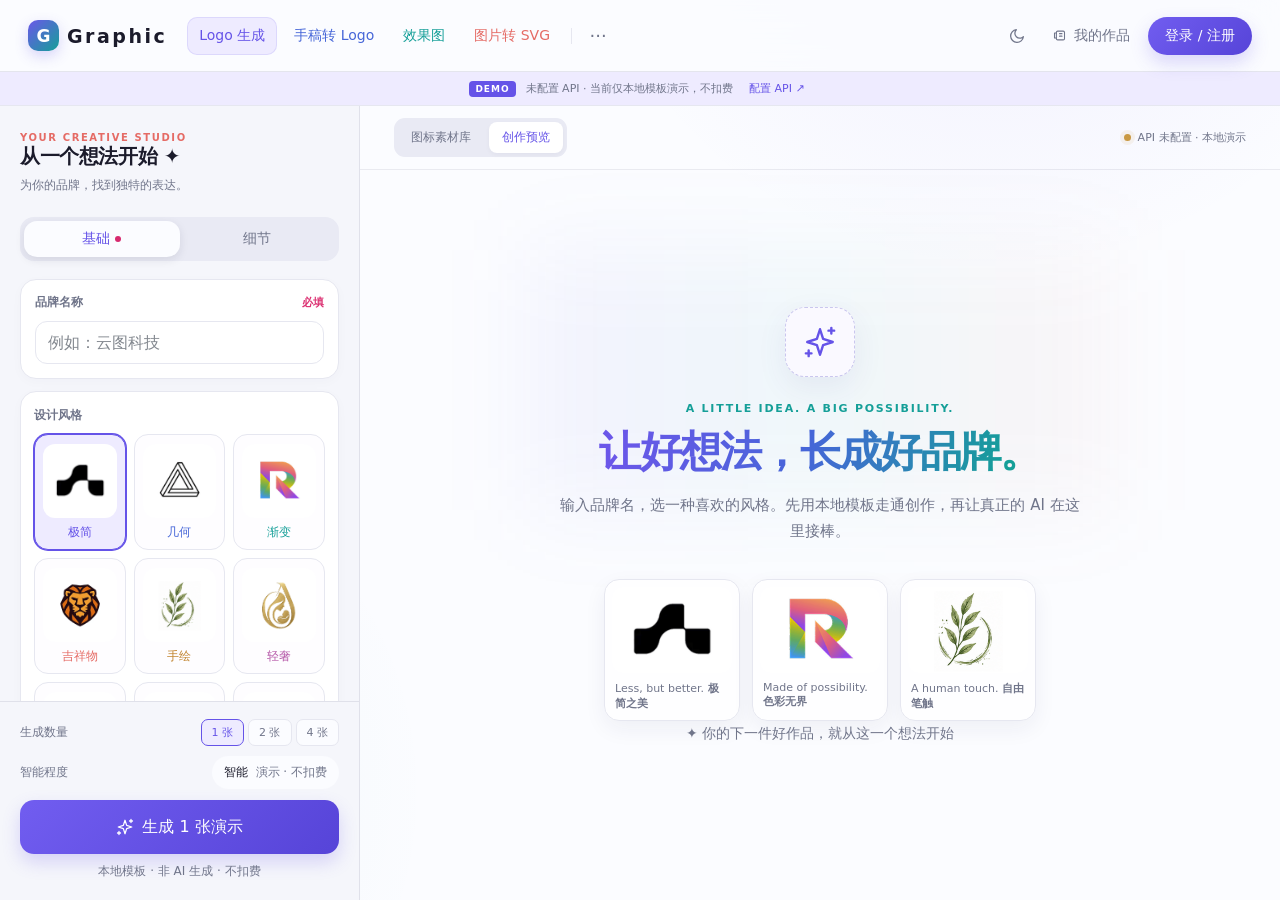
==== commit 69a6b8d8: "Sketch style thumbnails smaller; one ComfyUI workflow for Logo and Sketch (blank canvas fills {{imag" ====
--- a/public/index.html
+++ b/public/index.html
@@ -3,7 +3,7 @@
 <head><meta charset="utf-8"><meta name="viewport" content="width=device-width, initial-scale=1"><meta name="theme-color" content="#f7f7fd"><title>Graphic — 让品牌灵感，自由生长</title><link rel="icon" href="data:image/svg+xml,%3Csvg xmlns='http://www.w3.org/2000/svg' viewBox='0 0 32 32'%3E%3Crect width='32' height='32' rx='8' fill='%23111111'/%3E%3Ctext x='16' y='23' text-anchor='middle' fill='white' font-size='23' font-family='Arial' font-weight='bold'%3EG%3C/text%3E%3C/svg%3E"><link rel="stylesheet" href="style.css"><link rel="stylesheet" href="catalog.css"><link rel="stylesheet" href="sketch-pad.css"><link rel="stylesheet" href="full-flow.css"></head>
 <body>
 <header><div class="header-left"><a class="brand" href="./" aria-label="Graphic 首页"><span class="brand-icon">G</span><span>Graphic</span></a><nav aria-label="主要工具"><button class="nav-item active" data-mode="logo">Logo 生成</button><button class="nav-item" data-mode="sketch">手稿转 Logo</button><button class="nav-item" data-mode="mockup">效果图</button><button class="nav-item" data-mode="vectorizer">图片转 SVG</button><span class="divider"></span><button id="more" class="icon-btn" aria-label="更多">···</button></nav></div><div class="header-right"><button id="theme" class="icon-btn" aria-label="切换深浅主题"></button><button id="works" class="works-btn"><span id="works-icon"></span><span>我的作品</span></button><button id="login" class="login-btn">登录 / 注册</button></div></header>
-<div class="workspace"><aside><div class="studio-heading"><span class="eyebrow">YOUR CREATIVE STUDIO</span><h2>从一个想法开始<span> ✦</span></h2><p>为你的品牌，找到独特的表达。</p></div><div class="tabs"><button class="tab active" data-tab="basic" aria-pressed="true">基础 <i id="required-dot"></i></button><button class="tab" data-tab="detail" aria-pressed="false">细节</button></div><div class="form-scroll"><section id="basic-panel"><div class="field upload-mode hidden"><div class="label"><span id="upload-title">上传图片</span><small>PNG / JPG / WebP</small></div><button class="upload large" id="mode-upload" aria-label="上传图片"></button><div id="mode-image"></div><p class="hint" id="upload-hint">选择一张图片，开始你的创作。</p></div><div class="field"><label class="label" for="brand"><span>品牌名称</span><small class="required">必填</small></label><input id="brand" placeholder="例如：云图科技" autocomplete="off" maxlength="40"></div><div class="field styles-field"><div class="label"><span>设计风格</span></div><div class="style-grid" id="styles"></div><p id="style-description" class="hint style-hint">少即是多：几何形态、负空间、单色，缩到很小也清晰</p></div></section><section id="detail-panel" class="hidden"><div class="field" id="reference-dropzone"><div class="label"><span>参考图</span><small id="ref-count">0 / 5 张</small></div><div class="ref-row"><button id="ref-upload" class="upload" aria-label="上传参考图，也可以直接粘贴（⌘/Ctrl + V）"></button><div id="refs"></div></div><p id="ref-status" class="hint" role="status" aria-live="polite">还没有参考图</p><p class="hint">点击上传、拖入或按 ⌘/Ctrl + V 粘贴。PNG / JPG / WebP，每张小于 8 MB。</p><div id="reference-options" class="hidden"><p class="hint">图片在本地保存、不加入素材库；生成时会随请求发送到所选服务。</p></div></div><div class="field"><div class="label"><span>主色</span><small id="color-label">不指定 · 模板自动配色</small></div><div class="colors" id="colors"><button class="color-none selected" data-color="">不指定</button></div></div><div class="field"><label class="label" for="description"><span>补充描述</span><small>可选</small></label><textarea id="description" placeholder="描述你希望呈现的元素、感觉，或需要避开的内容…" rows="4"></textarea></div></section></div><div class="generate-panel"><label class="intelligence quick-model hidden" id="quick-model-row"><span>模型</span><select id="quick-model" aria-label="生成模型"></select></label><div class="intelligence"><span>智能程度</span><button id="intelligence-button"><b id="intelligence-label">智能</b> <span id="credits">6 积分/张</span></button></div><div id="intelligence-popover" class="popover hidden"><div><span>智能程度 <b id="level-title">智能</b></span><small id="level-credit">6 积分/张</small></div><div class="range-labels"><span>更便宜</span><span>更智能</span></div><input id="level" type="range" min="0" max="2" value="1" aria-label="智能程度"><p class="hint" id="level-description">更强的模型，构图与细节更稳</p></div><button id="generate" class="generate-btn"><span id="generate-icon"></span><span id="generate-label">生成 1 张</span></button><p class="generate-hint">无需登录 · 本地模板预览 · 支持 SVG 下载</p></div></aside>
+<div class="workspace"><aside><div class="studio-heading"><span class="eyebrow">YOUR CREATIVE STUDIO</span><h2>从一个想法开始<span> ✦</span></h2><p>为你的品牌，找到独特的表达。</p></div><div class="tabs"><button class="tab active" data-tab="basic" aria-pressed="true">基础 <i id="required-dot"></i></button><button class="tab" data-tab="detail" aria-pressed="false">细节</button></div><div class="form-scroll"><section id="basic-panel"><div class="field upload-mode hidden"><div class="label"><span id="upload-title">上传图片</span><small>PNG / JPG / WebP</small></div><button class="upload large" id="mode-upload" aria-label="上传图片"></button><div id="mode-image"></div><p class="hint" id="upload-hint">选择一张图片，开始你的创作。</p></div><div class="field"><label class="label" for="brand"><span>品牌名称</span><small class="required">必填</small></label><input id="brand" placeholder="例如：云图科技" autocomplete="off" maxlength="40"></div><div class="field styles-field"><div class="label"><span>设计风格</span></div><div class="style-grid" id="styles"></div><p id="style-description" class="hint style-hint">少即是多：几何形态、负空间、单色，缩到很小也清晰</p></div></section><section id="detail-panel" class="hidden"><div class="field" id="reference-dropzone"><div class="label"><span>参考图</span><small id="ref-count">0 / 5 张</small></div><div class="ref-row"><button id="ref-upload" class="upload" aria-label="上传参考图，也可以直接粘贴（⌘/Ctrl + V）"></button><div id="refs"></div></div><p id="ref-status" class="hint" role="status" aria-live="polite">还没有参考图</p><p class="hint">点击上传、拖入或按 ⌘/Ctrl + V 粘贴。PNG / JPG / WebP，每张小于 8 MB。</p><div id="reference-options" class="hidden"><p class="hint">图片在本地保存、不加入素材库；生成时会随请求发送到所选服务。</p></div></div><div class="field"><div class="label"><span>主色</span><small id="color-label">不指定 · 模板自动配色</small></div><div class="colors" id="colors"><button class="color-none selected" data-color="">不指定</button></div></div><div class="field"><label class="label" for="description"><span>补充描述</span><small>可选</small></label><textarea id="description" placeholder="描述你希望呈现的元素、感觉，或需要避开的内容…" rows="4"></textarea></div></section></div><div class="generate-panel"><div class="quick-workflow hidden"><span>ComfyUI workflow</span><button type="button" class="quick-workflow-button">导入 workflow</button><input class="quick-workflow-file" type="file" accept="application/json,.json" hidden><small class="quick-workflow-status"></small></div><label class="intelligence quick-model hidden" id="quick-model-row"><span>模型</span><select id="quick-model" aria-label="生成模型"></select></label><div class="intelligence"><span>智能程度</span><button id="intelligence-button"><b id="intelligence-label">智能</b> <span id="credits">6 积分/张</span></button></div><div id="intelligence-popover" class="popover hidden"><div><span>智能程度 <b id="level-title">智能</b></span><small id="level-credit">6 积分/张</small></div><div class="range-labels"><span>更便宜</span><span>更智能</span></div><input id="level" type="range" min="0" max="2" value="1" aria-label="智能程度"><p class="hint" id="level-description">更强的模型，构图与细节更稳</p></div><button id="generate" class="generate-btn"><span id="generate-icon"></span><span id="generate-label">生成 1 张</span></button><p class="generate-hint">无需登录 · 本地模板预览 · 支持 SVG 下载</p></div></aside>
 <main id="canvas"><div class="canvas-topbar"><div class="view-switch" aria-label="工作区视图"><button id="view-library" class="active" aria-pressed="true">图标素材库</button><button id="view-studio" aria-pressed="false">创作预览</button></div><span class="canvas-status"><i></i> 本地创作 · 自由探索</span></div><section id="catalog" aria-labelledby="catalog-title"><div class="catalog-intro"><div><p class="catalog-kicker">A GROWING COLLECTION</p><h1 id="catalog-title">让灵感，分门别类地生长。</h1><p class="catalog-subtitle">每一个类别，每一张图标，都有自己的位置。<br>从现在开始收藏，也为下一次灵感留白。</p></div><div class="catalog-meta"><span id="catalog-total"></span><button id="catalog-help">如何添加分类与图标 ↗</button></div></div><div class="catalog-toolbar"><label class="catalog-search-label" for="catalog-search">搜索图标<input id="catalog-search" type="search" placeholder="搜索名称、分类或标签…" autocomplete="off"></label><p id="catalog-search-status" role="status" aria-live="polite"></p></div><div id="catalog-filters" aria-label="图标分类"></div><p id="catalog-warning" class="catalog-warning hidden" role="alert"></p><div id="catalog-groups"></div><footer class="catalog-footnote">分类与图标自由扩展 · 空位数量可调整 · 图片由你自行添加</footer></section><div id="studio-view" class="hidden"><div class="empty-state" id="empty"><div class="empty-icon" id="empty-icon"></div><div class="hero-kicker">A LITTLE IDEA. A BIG POSSIBILITY.</div><h1 id="empty-title">让好想法，长成好品牌。</h1><p id="empty-description">一个名字，一点灵感，一种喜欢的风格。<br>从这里开始，探索属于你的品牌视觉。</p><div class="hero-samples" aria-label="设计风格灵感"><div class="sample-tile"><img src="assets/style-0.png" alt="极简风格灵感"><span>Less, but better. <b>极简之美</b></span></div><div class="sample-tile"><img src="assets/style-2.png" alt="渐变风格灵感"><span>Made of possibility. <b>色彩无界</b></span></div><div class="sample-tile"><img src="assets/style-4.png" alt="手绘风格灵感"><span>A human touch. <b>自由笔触</b></span></div></div><p class="canvas-note">✦ 你的下一件好作品，就从这一个想法开始</p></div><section id="results" class="hidden"><div class="results-header"><div><h2>我的设计</h2><p>本地模板预览 · 非 AI 生成</p></div><button class="secondary" id="clear">清空作品</button></div><div id="result-grid"></div></section></div></main></div>
 <input type="file" id="ref-files" accept="image/png,image/jpeg,image/webp" multiple hidden><input type="file" id="mode-file" accept="image/png,image/jpeg,image/webp" hidden><div id="toast" role="status"></div><dialog id="dialog"><button class="dialog-close" aria-label="关闭">×</button><div id="dialog-content"></div></dialog><script src="api-config.js"></script><script src="api-contract.js"></script><script src="api-providers.js"></script><script src="api-settings.js"></script><script src="api-adapter.js"></script><script src="sketch-pad.js"></script><script src="app.js"></script><script src="references.js"></script><script src="catalog.js"></script><script src="catalog-ui.js"></script><script src="full-flow.js"></script><script src="api-settings-ui.js"></script>
 </body></html>
--- a/public/style.css
+++ b/public/style.css
@@ -145,3 +145,5 @@
 .reference-option{display:flex;align-items:center;gap:6px;font-size:12px;margin-top:12px;line-height:1.6}.reference-option input{accent-color:var(--purple)}
 .reference-large{display:block;max-width:100%;max-height:60vh;margin:auto;object-fit:contain}.upload:disabled{opacity:.45;cursor:not-allowed}
 .quick-model{margin-bottom:8px}.quick-model select{max-width:240px;border:1px solid var(--border);border-radius:22px;background:var(--bg);color:var(--text);padding:7px 10px;font-size:12px;cursor:pointer}
+
+.quick-workflow{display:flex;align-items:center;gap:8px;flex-wrap:wrap;font-size:12px;margin-bottom:8px}.quick-workflow button{border:1px solid var(--border);border-radius:22px;background:var(--bg);color:var(--text);padding:6px 12px;font-size:12px;cursor:pointer}.quick-workflow small{color:var(--muted);font-size:11px}
--- a/public/full-flow.css
+++ b/public/full-flow.css
@@ -11,3 +11,7 @@
 /* Personal API configuration reuses the existing dialog and form palette. */
 #api-settings-form{min-width:0}#api-settings-form .checkline{display:flex;align-items:flex-start;gap:9px;line-height:1.7;white-space:normal}#api-settings-form input[type=checkbox]{width:16px!important;flex:0 0 16px;margin-top:3px}.api-key-row{display:flex;align-items:center;gap:8px}.api-key-row input{min-width:0;flex:1}.api-key-row button{flex-shrink:0;margin-top:9px}.api-settings-actions{display:flex;gap:10px;flex-wrap:wrap;margin-top:16px}.api-settings-error{color:#cf3757;font-size:12px;line-height:1.6}#api-settings-form .notice p{font-size:11px;line-height:1.8;margin:8px 0}#api-state{min-width:0;overflow:hidden;text-overflow:ellipsis;white-space:nowrap}#api-help{flex-shrink:0}#api-custom-paths[hidden]{display:none}#api-settings-form .required{color:#cf3757}
 #api-settings-form [hidden]{display:none!important}
+/* 手稿转 Logo：设计方向缩略图更小，一屏可见全部风格 */
+.sketch-styles{grid-template-columns:repeat(auto-fill,minmax(68px,1fr));max-height:none;gap:6px}
+.sketch-styles button{min-height:0;padding:5px 4px;font-size:10px;gap:3px}
+.sketch-styles img{width:100%;max-width:48px;border-radius:6px}
